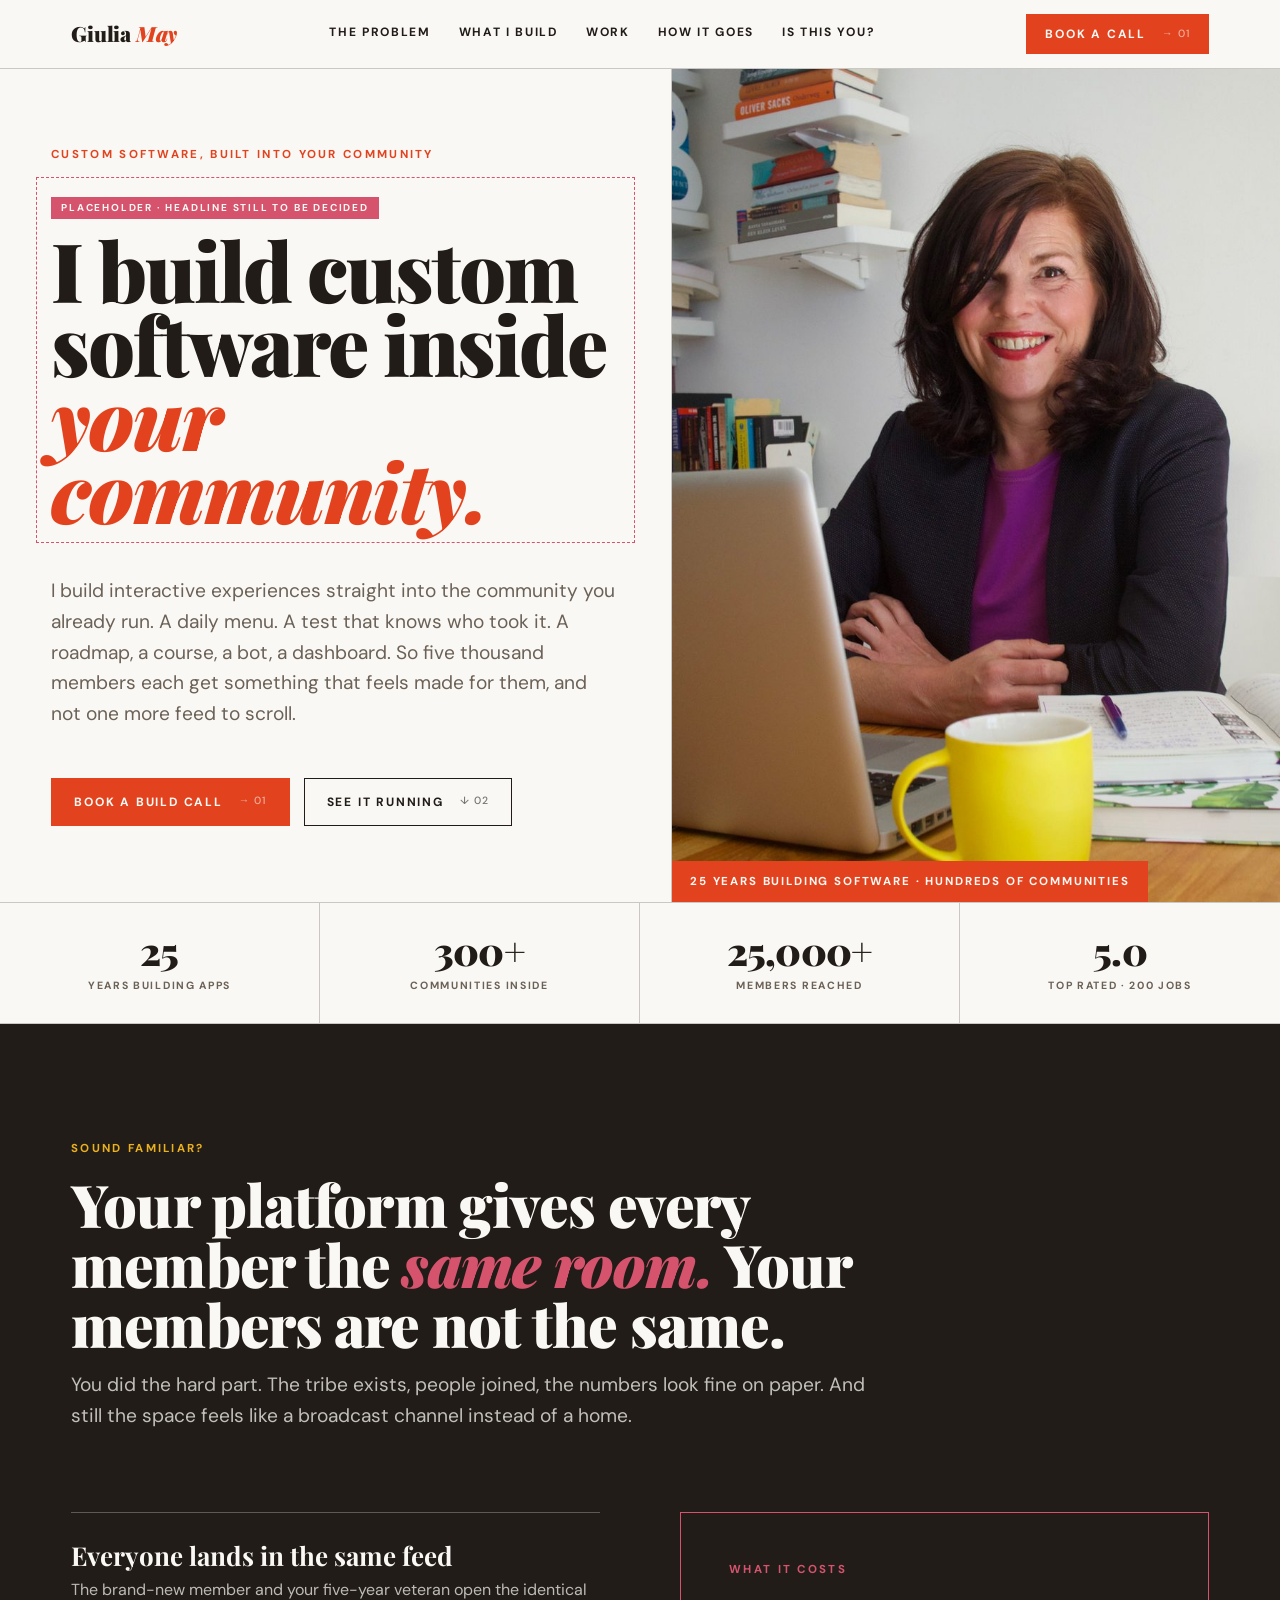
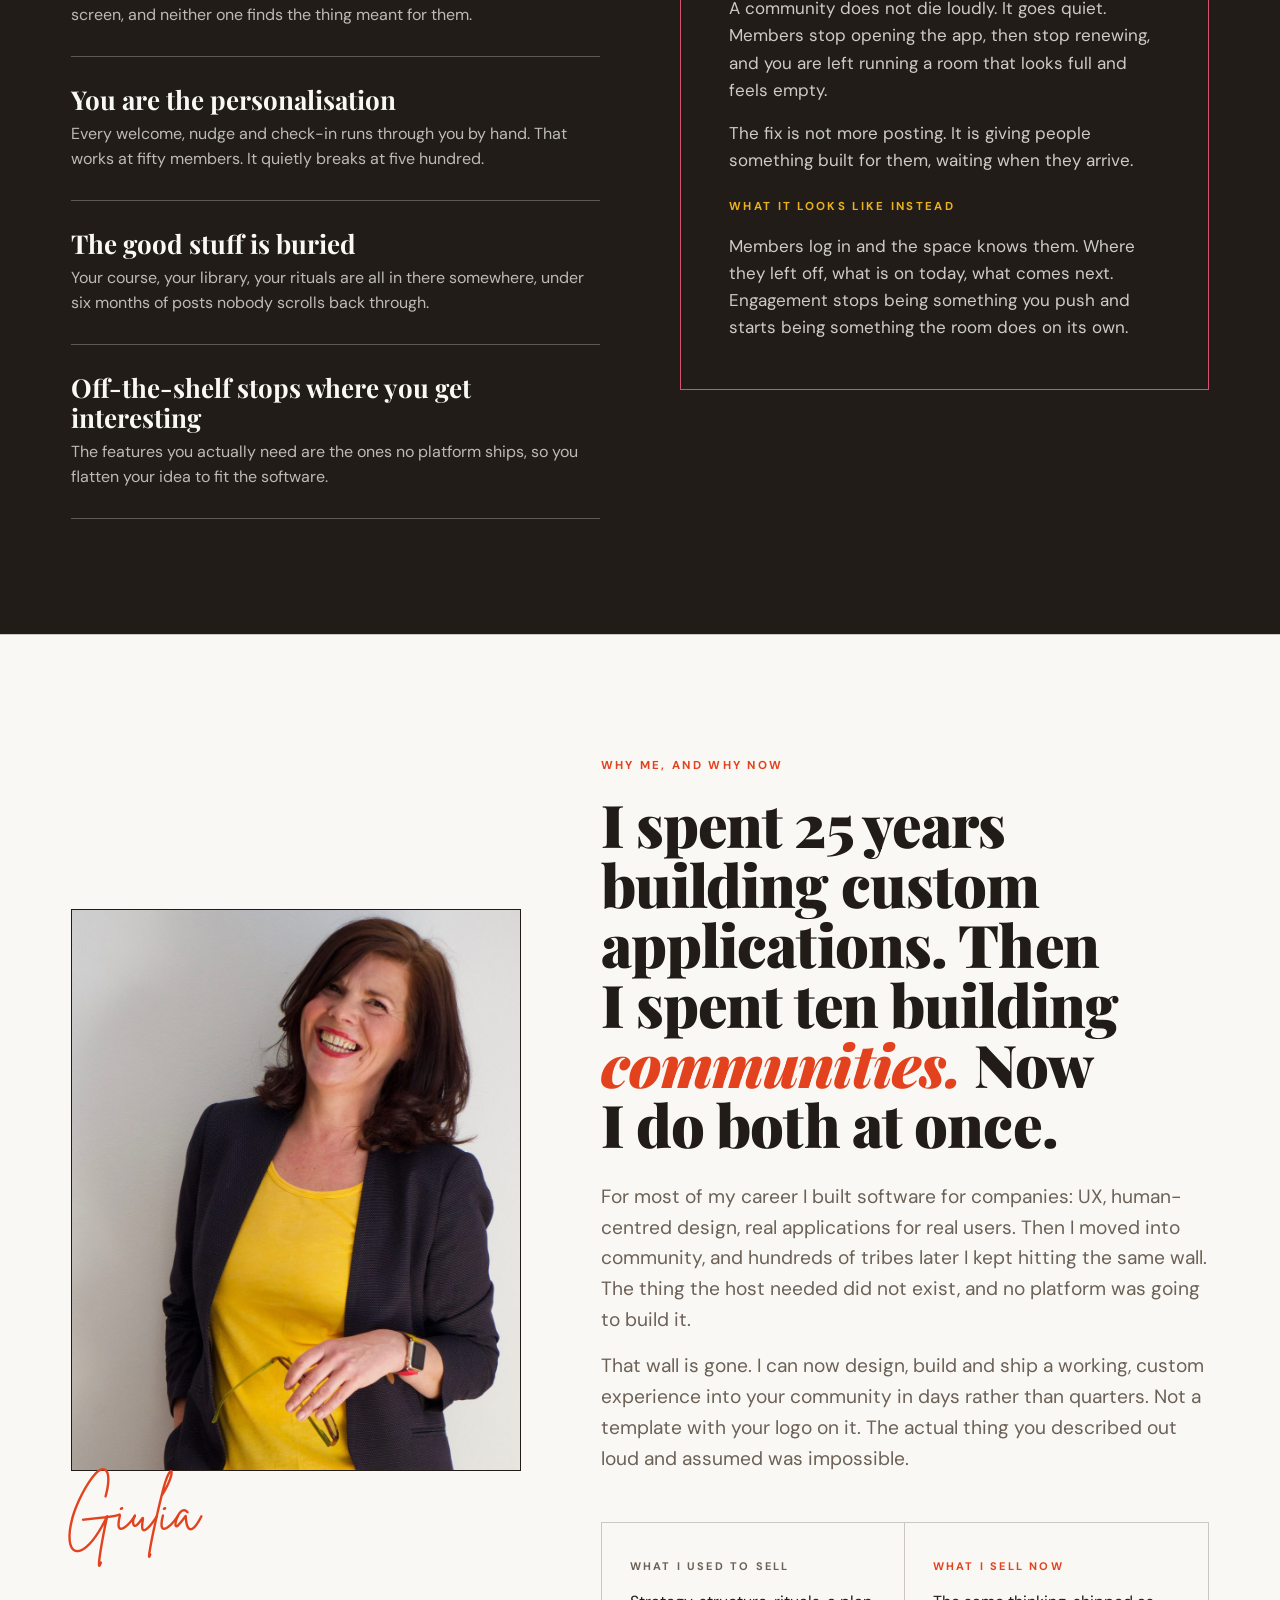
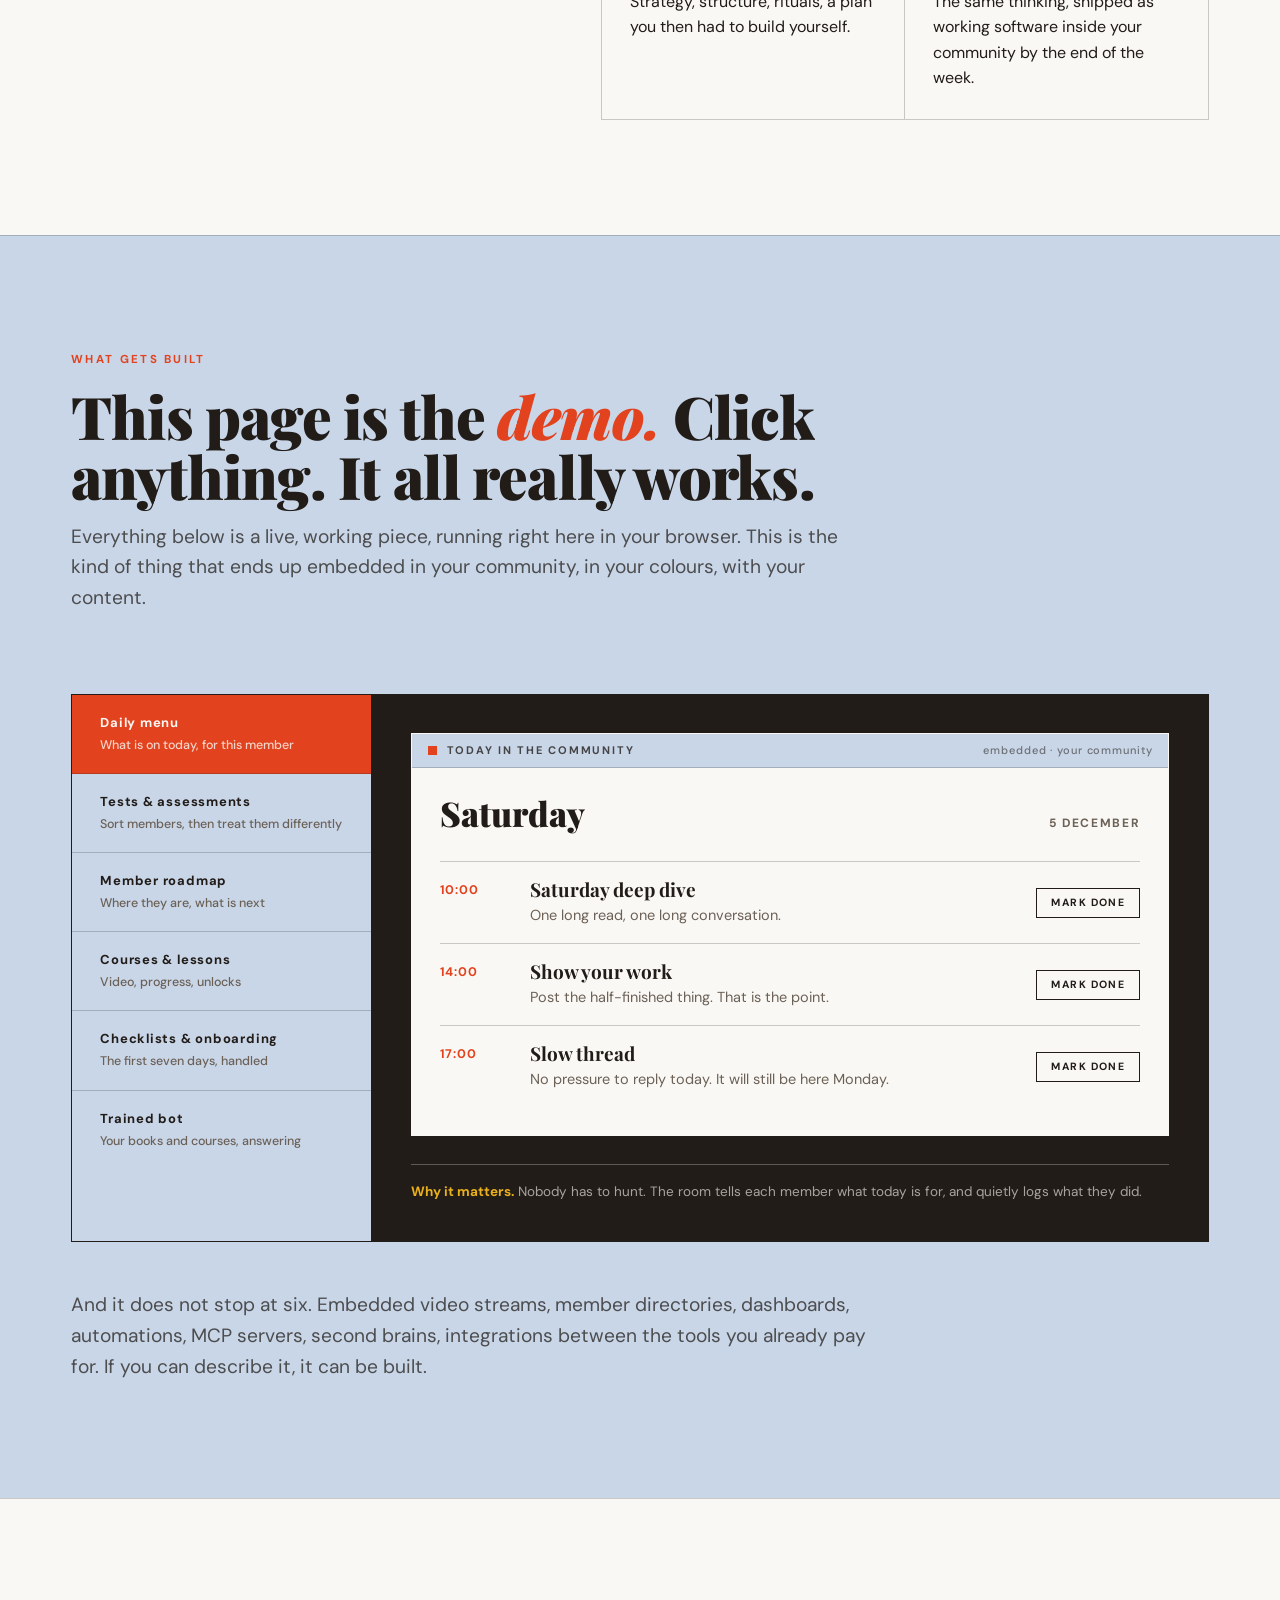
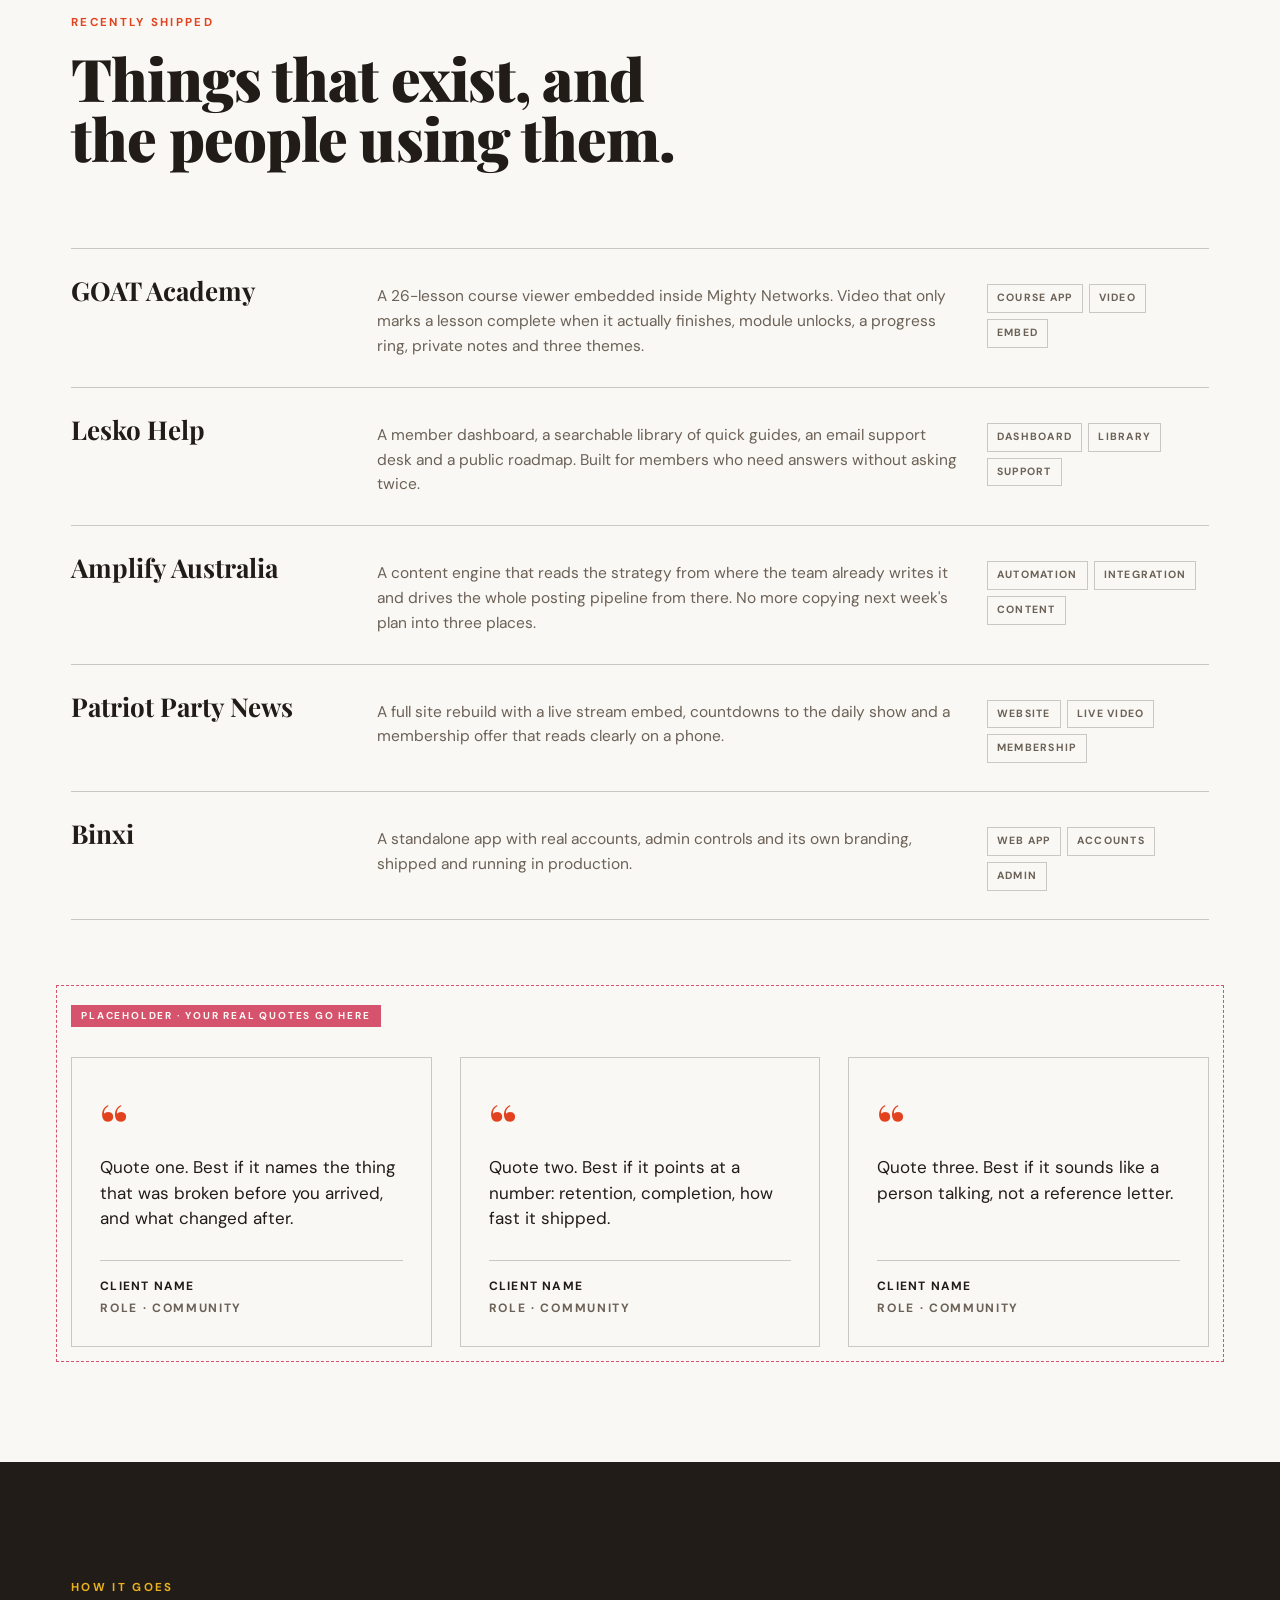
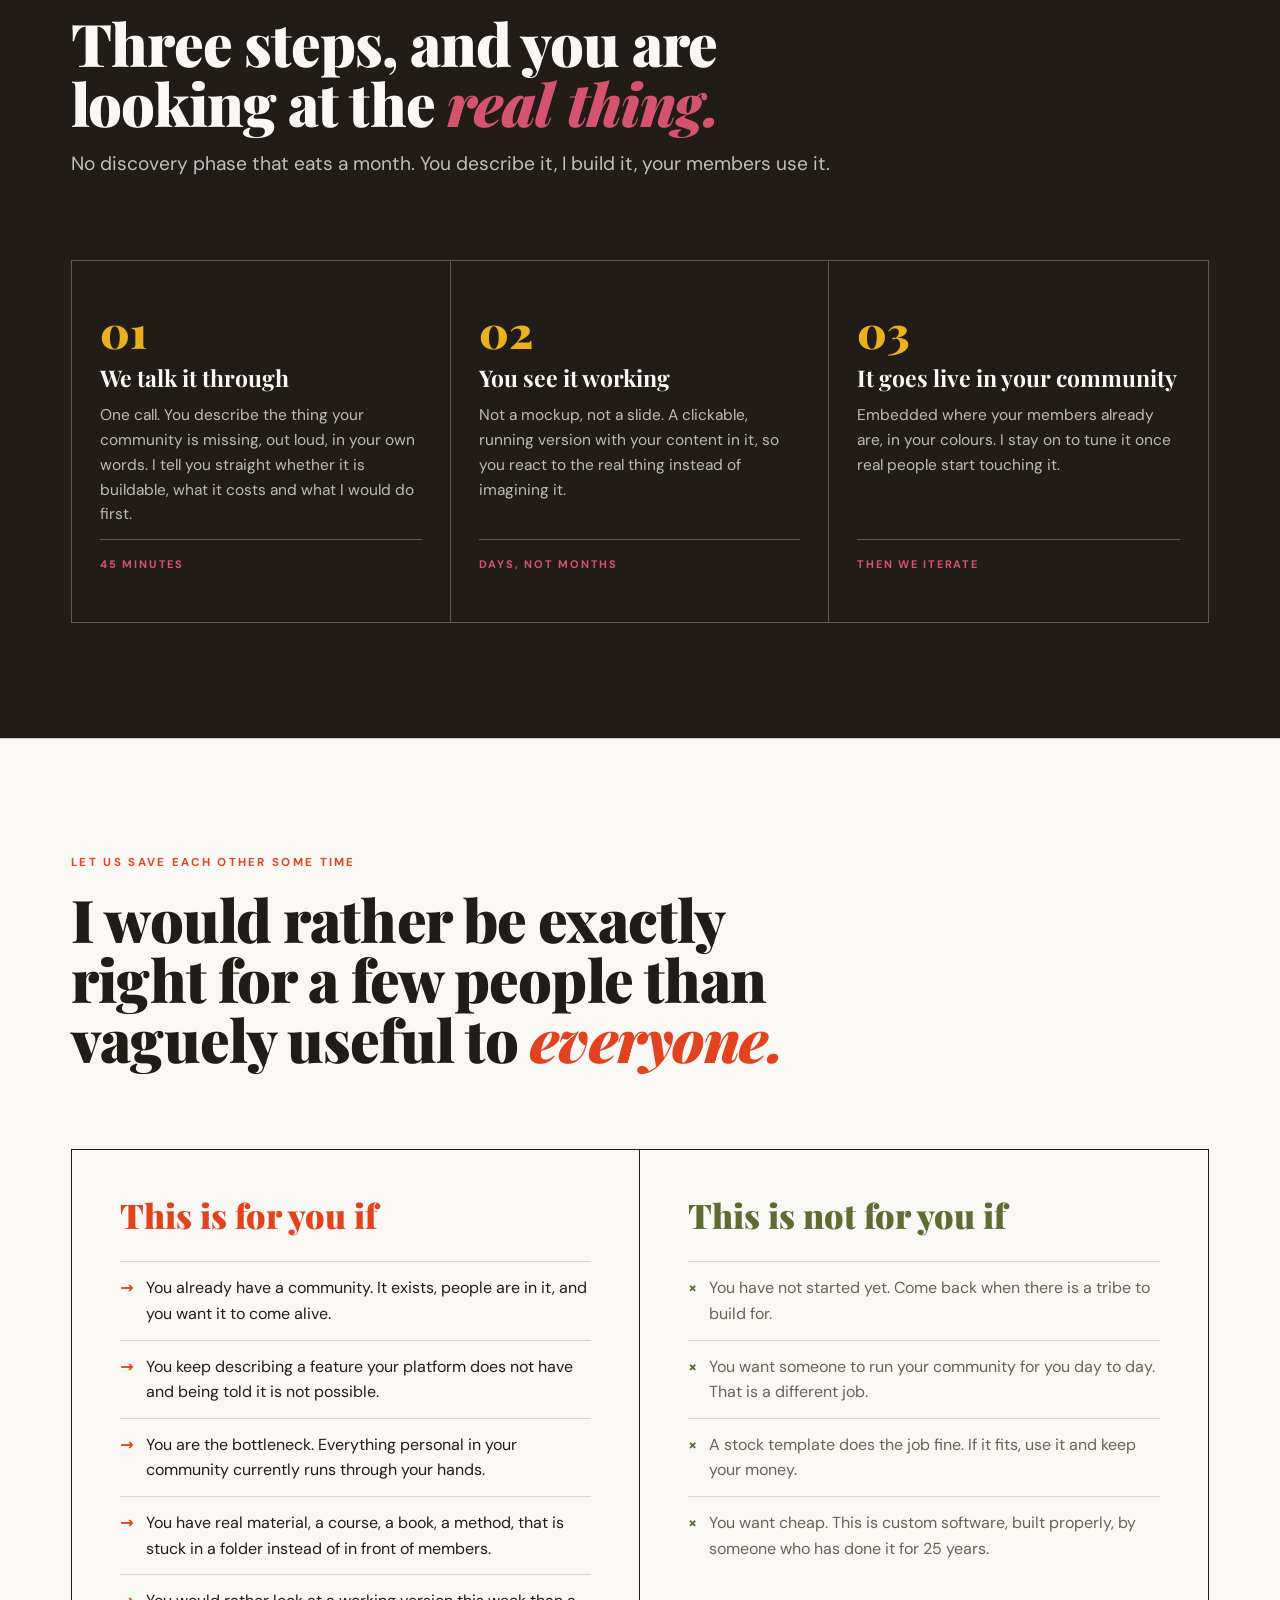
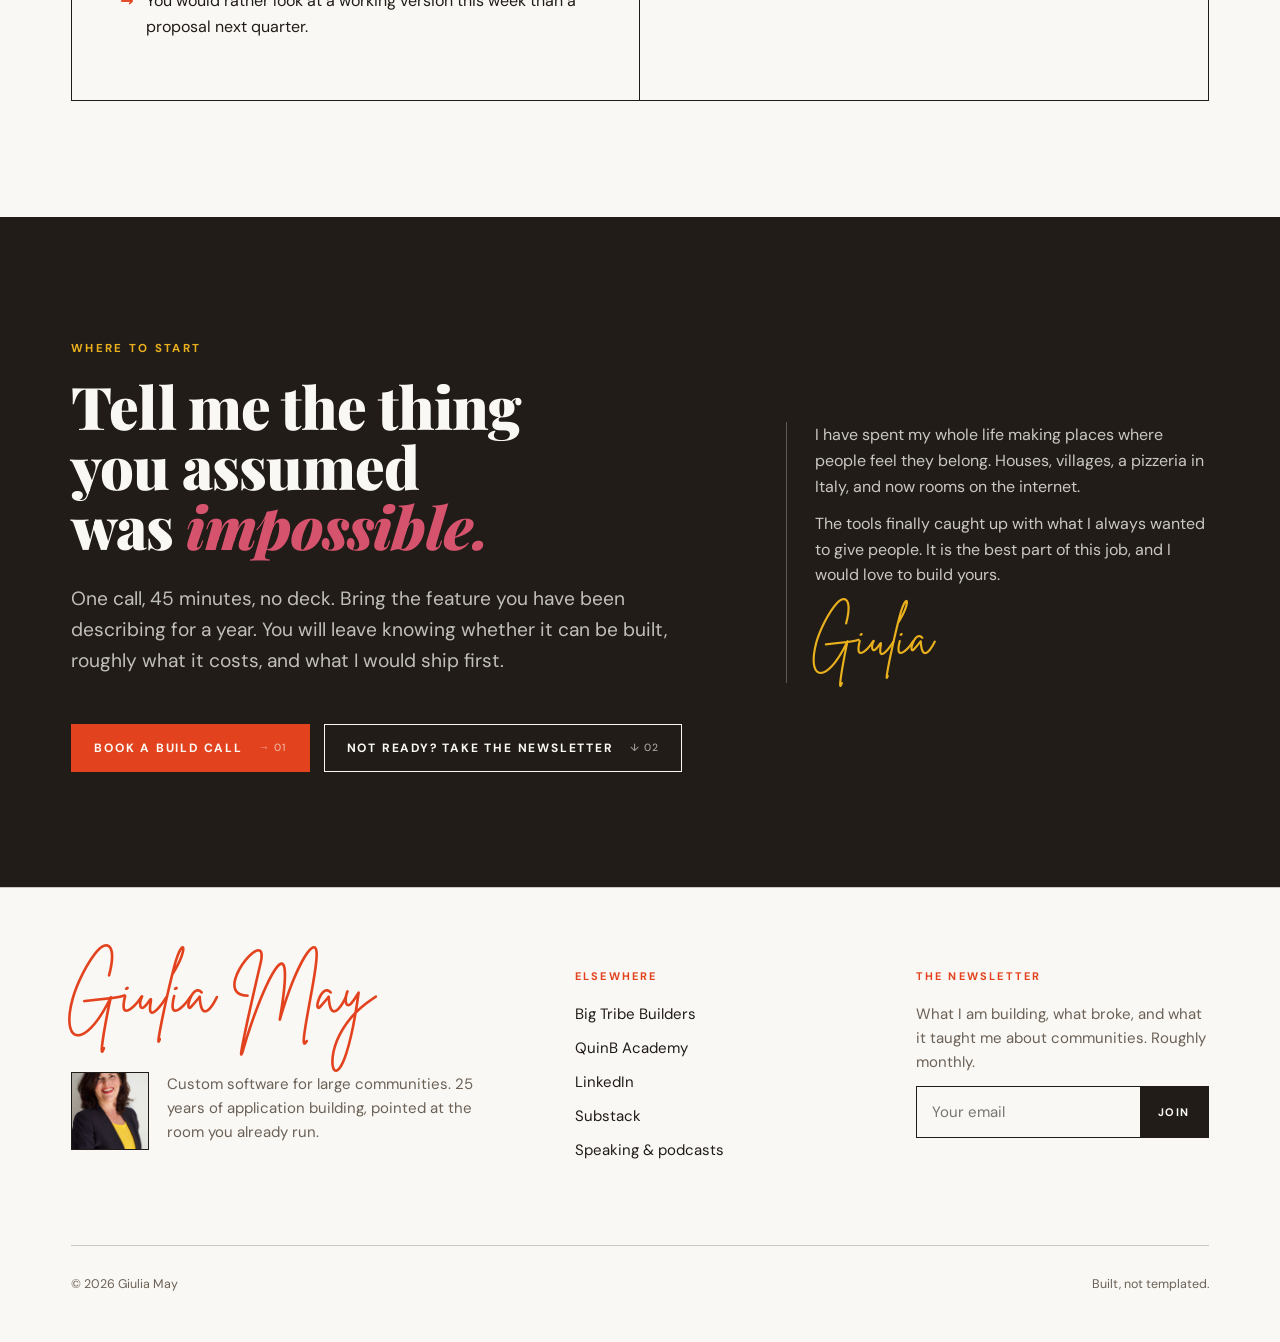
==== giuliamay-site/index.html @ 10e46629 "Add 2026 site rebuild baseline from previous session One-page static site: index.html, self-hosted f" ====
<!DOCTYPE html>
<html lang="en">
<head>
<meta charset="UTF-8">
<meta name="viewport" content="width=device-width,initial-scale=1">
<title>Giulia May — Custom software for large communities</title>
<meta name="description" content="Giulia May builds custom, interactive software straight into large online communities: daily menus, tests, roadmaps, courses, bots and dashboards.">
<meta name="theme-color" content="#FAF8F4">
<link rel="icon" href="favicon.svg" type="image/svg+xml">
<meta property="og:type" content="website">
<meta property="og:title" content="Giulia May — Custom software for large communities">
<meta property="og:description" content="Giulia May builds custom, interactive software straight into large online communities: daily menus, tests, roadmaps, courses, bots and dashboards.">
<meta property="og:image" content="assets/img/photo19.jpg">
<meta name="twitter:card" content="summary_large_image">
<link rel="preload" as="font" type="font/woff2" href="assets/fonts/playfairdisplay-normal-900.woff2" crossorigin>
<link rel="preload" as="font" type="font/woff2" href="assets/fonts/dmsans-normal-400.woff2" crossorigin>
<link rel="stylesheet" href="assets/css/site.css">
</head>
<body>
<nav class="nav">
  <div class="in">
    <a class="brand" href="#top">Giulia <em>May</em></a>
    <div class="nav-links">
      <a href="#problem">The problem</a>
      <a href="#build">What I build</a>
      <a href="#work">Work</a>
      <a href="#plan">How it goes</a>
      <a href="#fit">Is this you?</a>
    </div>
    <a class="btn btn-red" href="#close">Book a call <span class="fn">→ 01</span></a>
  </div>
</nav>

<!-- ══ 01 · HERO ══════════════════════════════════════════════════════════ -->
<header class="hero" id="top">
  <div class="hero-l">
    <span class="label">Custom software, built into your community</span>
    <div class="ph" style="margin-block:var(--s3) var(--s4);">
      <span class="ph-tag">Placeholder &middot; headline still to be decided</span>
      <h1><span>I build custom</span><span>software inside</span><em>your community.</em></h1>
    </div>
    <p class="lead">
      I build interactive experiences straight into the community you already run.
      A daily menu. A test that knows who took it. A roadmap, a course, a bot, a dashboard.
      So five thousand members each get something that feels made for them, and not one more feed to scroll.
    </p>
    <div class="hero-cta">
      <a class="btn btn-red" href="#close">Book a build call <span class="fn">→ 01</span></a>
      <a class="btn" href="#build">See it running <span class="fn">↓ 02</span></a>
    </div>
  </div>
  <div class="hero-r">
    <div class="hero-photo">
      <img src="assets/img/photo19.jpg" alt="Giulia May at her laptop, laughing" fetchpriority="high" decoding="async">
      <span class="hero-tag">25 years building software · hundreds of communities</span>
    </div>
  </div>
</header>

<!-- ══ 02 · PROOF ═════════════════════════════════════════════════════════ -->
<section class="proof" aria-label="Track record">
  <div><b>25</b><span>years building apps</span></div>
  <div><b>300+</b><span>communities inside</span></div>
  <div><b>25,000+</b><span>members reached</span></div>
  <div><b>5.0</b><span>top rated · 200 jobs</span></div>
</section>

<!-- ══ 03 · PROBLEM ═══════════════════════════════════════════════════════ -->
<section class="sec sec-ink" id="problem">
  <div class="wrap">
    <div class="sec-head">
      <span class="label">Sound familiar?</span>
      <h2 class="h2">Your platform gives every member the <em>same room.</em> Your members are not the same.</h2>
      <p class="lead">
        You did the hard part. The tribe exists, people joined, the numbers look fine on paper.
        And still the space feels like a broadcast channel instead of a home.
      </p>
    </div>
    <div class="prob-grid">
      <ul class="prob-list">
        <li>
          <h3 class="h3">Everyone lands in the same feed</h3>
          <p>The brand-new member and your five-year veteran open the identical screen, and neither one finds the thing meant for them.</p>
        </li>
        <li>
          <h3 class="h3">You are the personalisation</h3>
          <p>Every welcome, nudge and check-in runs through you by hand. That works at fifty members. It quietly breaks at five hundred.</p>
        </li>
        <li>
          <h3 class="h3">The good stuff is buried</h3>
          <p>Your course, your library, your rituals are all in there somewhere, under six months of posts nobody scrolls back through.</p>
        </li>
        <li>
          <h3 class="h3">Off-the-shelf stops where you get interesting</h3>
          <p>The features you actually need are the ones no platform ships, so you flatten your idea to fit the software.</p>
        </li>
      </ul>
      <div class="stakes">
        <span class="stake-k">What it costs</span>
        <p>
          A community does not die loudly. It goes quiet. Members stop opening the app, then stop renewing,
          and you are left running a room that looks full and feels empty.
        </p>
        <p>
          The fix is not more posting. It is giving people something built for them, waiting when they arrive.
        </p>
        <span class="stake-k" style="color:var(--gold);margin-top:8px;">What it looks like instead</span>
        <p>
          Members log in and the space knows them. Where they left off, what is on today, what comes next.
          Engagement stops being something you push and starts being something the room does on its own.
        </p>
      </div>
    </div>
  </div>
</section>

<!-- ══ 04 · THE TURN / GUIDE ══════════════════════════════════════════════ -->
<section class="sec">
  <div class="wrap">
    <div class="turn">
      <div>
        <div class="turn-photo"><img src="assets/img/photo09.jpg" alt="Giulia May" loading="lazy" decoding="async"></div>
        <div class="sig">Giulia</div>
      </div>
      <div>
        <span class="label">Why me, and why now</span>
        <h2 class="h2" style="margin-top:var(--s2);">I spent 25 years building custom applications. Then I spent ten building <em>communities.</em> Now I do both at once.</h2>
        <p class="lead" style="margin-top:var(--s3);">
          For most of my career I built software for companies: UX, human-centred design, real applications for real users.
          Then I moved into community, and hundreds of tribes later I kept hitting the same wall. The thing the host
          needed did not exist, and no platform was going to build it.
        </p>
        <p class="lead" style="margin-top:var(--s2);">
          That wall is gone. I can now design, build and ship a working, custom experience into your community
          in days rather than quarters. Not a template with your logo on it. The actual thing you described
          out loud and assumed was impossible.
        </p>
        <div class="turn-then-now">
          <div class="tn">
            <span class="tn-k">What I used to sell</span>
            <p>Strategy, structure, rituals, a plan you then had to build yourself.</p>
          </div>
          <div class="tn now">
            <span class="tn-k">What I sell now</span>
            <p>The same thinking, shipped as working software inside your community by the end of the week.</p>
          </div>
        </div>
      </div>
    </div>
  </div>
</section>

<!-- ══ 05 · THE RACK (live demos) ═════════════════════════════════════════ -->
<section class="sec sec-sky" id="build">
  <div class="wrap">
    <div class="sec-head">
      <span class="label">What gets built</span>
      <h2 class="h2">This page is the <em>demo.</em> Click anything. It all really works.</h2>
      <p class="lead">
        Everything below is a live, working piece, running right here in your browser.
        This is the kind of thing that ends up embedded in your community, in your colours, with your content.
      </p>
    </div>

    <div class="rack">
      <div class="rack-index" role="tablist" aria-label="Things I build">
        <button role="tab" aria-selected="true" aria-controls="p-menu" id="t-menu">
          Daily menu<small>What is on today, for this member</small>
        </button>
        <button role="tab" aria-selected="false" aria-controls="p-quiz" id="t-quiz">
          Tests &amp; assessments<small>Sort members, then treat them differently</small>
        </button>
        <button role="tab" aria-selected="false" aria-controls="p-road" id="t-road">
          Member roadmap<small>Where they are, what is next</small>
        </button>
        <button role="tab" aria-selected="false" aria-controls="p-course" id="t-course">
          Courses &amp; lessons<small>Video, progress, unlocks</small>
        </button>
        <button role="tab" aria-selected="false" aria-controls="p-check" id="t-check">
          Checklists &amp; onboarding<small>The first seven days, handled</small>
        </button>
        <button role="tab" aria-selected="false" aria-controls="p-bot" id="t-bot">
          Trained bot<small>Your books and courses, answering</small>
        </button>
      </div>

      <div class="rack-stage">
        <!-- daily menu -->
        <div class="rack-panel" data-open="true" id="p-menu" role="tabpanel" aria-labelledby="t-menu">
          <div class="screen">
            <div class="screen-bar"><span class="dot"></span>Today in the community<span class="host">embedded · your community</span></div>
            <div class="screen-body">
              <div class="menu-head">
                <div class="menu-day pf" id="menuDay">Today</div>
                <div class="menu-date" id="menuDate"></div>
              </div>
              <div id="menuList"></div>
            </div>
          </div>
          <p class="rack-caption"><b>Why it matters.</b> Nobody has to hunt. The room tells each member what today is for, and quietly logs what they did.</p>
        </div>

        <!-- quiz -->
        <div class="rack-panel" id="p-quiz" role="tabpanel" aria-labelledby="t-quiz">
          <div class="screen">
            <div class="screen-bar"><span class="dot"></span>What kind of host are you?<span class="host">3 questions</span></div>
            <div class="screen-body" id="quizBody"></div>
          </div>
          <p class="rack-caption"><b>Why it matters.</b> A test is not a toy. It tags the member, and everything after it, the menu, the emails, the roadmap, changes to match.</p>
        </div>

        <!-- roadmap -->
        <div class="rack-panel" id="p-road" role="tabpanel" aria-labelledby="t-road">
          <div class="screen">
            <div class="screen-bar"><span class="dot"></span>Your roadmap<span class="host">click a stage</span></div>
            <div class="screen-body">
              <div class="road" id="roadList"></div>
              <div class="road-foot">
                <span class="road-pct" id="roadPct">0%</span>
                <span style="font-size:13px;color:var(--muted);" id="roadNext"></span>
                <button class="link-btn" id="roadReset" type="button">Reset</button>
              </div>
            </div>
          </div>
          <p class="rack-caption"><b>Why it matters.</b> Members stay when they can see progress. A roadmap turns a vague membership into a path with a next step on it.</p>
        </div>

        <!-- course -->
        <div class="rack-panel" id="p-course" role="tabpanel" aria-labelledby="t-course">
          <div class="screen">
            <div class="screen-bar"><span class="dot"></span>Module 1 · Building the room<span class="host">4 lessons</span></div>
            <div class="screen-body">
              <div class="les-prog"><b id="lesPct">0%</b><span id="lesCount">0 of 4 complete</span></div>
              <div id="lesList"></div>
            </div>
          </div>
          <p class="rack-caption"><b>Why it matters.</b> Real video, real completion tracking, real unlocks. The course lives inside the community instead of on some other platform members forget to log into.</p>
        </div>

        <!-- checklist -->
        <div class="rack-panel" id="p-check" role="tabpanel" aria-labelledby="t-check">
          <div class="screen">
            <div class="screen-bar"><span class="dot"></span>Your first week<span class="host">tick one</span></div>
            <div class="screen-body">
              <div class="check-bar"><i id="checkFill"></i></div>
              <div id="checkList"></div>
              <div class="check-done" id="checkDone">
                <b>That is the whole onboarding.</b> The member is now further in seven days than most get in three months,
                and you did not send a single manual message.
              </div>
            </div>
          </div>
          <p class="rack-caption"><b>Why it matters.</b> The first seven days decide whether someone stays. This is that week, running itself.</p>
        </div>

        <!-- bot -->
        <div class="rack-panel" id="p-bot" role="tabpanel" aria-labelledby="t-bot">
          <div class="screen">
            <div class="screen-bar"><span class="dot"></span>Ask the community brain<span class="host">trained on your material</span></div>
            <div class="screen-body" style="display:flex;flex-direction:column;">
              <div class="bot-log" id="botLog"></div>
              <div class="bot-chips" id="botChips"></div>
              <form class="bot-form" id="botForm">
                <label for="botInput" style="position:absolute;left:-9999px;">Ask a question</label>
                <input id="botInput" type="text" autocomplete="off" placeholder="Ask it something...">
                <button type="submit">Ask</button>
              </form>
            </div>
          </div>
          <p class="rack-caption"><b>Why it matters.</b> Trained on your books, your courses, your talks. It answers at 2am in your voice, so the same six questions stop landing in your inbox.</p>
        </div>
      </div>
    </div>

    <p class="lead" style="margin-top:var(--s4);">
      And it does not stop at six. Embedded video streams, member directories, dashboards, automations,
      MCP servers, second brains, integrations between the tools you already pay for.
      If you can describe it, it can be built.
    </p>
  </div>
</section>

<!-- ══ 06 · WORK ══════════════════════════════════════════════════════════ -->
<section class="sec" id="work">
  <div class="wrap">
    <div class="sec-head">
      <span class="label">Recently shipped</span>
      <h2 class="h2">Things that exist, and the people using them.</h2>
    </div>
    <div class="work">
      <div class="work-row">
        <h4>GOAT Academy</h4>
        <p>A 26-lesson course viewer embedded inside Mighty Networks. Video that only marks a lesson complete when it actually finishes, module unlocks, a progress ring, private notes and three themes.</p>
        <div class="work-tags"><span>Course app</span><span>Video</span><span>Embed</span></div>
      </div>
      <div class="work-row">
        <h4>Lesko Help</h4>
        <p>A member dashboard, a searchable library of quick guides, an email support desk and a public roadmap. Built for members who need answers without asking twice.</p>
        <div class="work-tags"><span>Dashboard</span><span>Library</span><span>Support</span></div>
      </div>
      <div class="work-row">
        <h4>Amplify Australia</h4>
        <p>A content engine that reads the strategy from where the team already writes it and drives the whole posting pipeline from there. No more copying next week's plan into three places.</p>
        <div class="work-tags"><span>Automation</span><span>Integration</span><span>Content</span></div>
      </div>
      <div class="work-row">
        <h4>Patriot Party News</h4>
        <p>A full site rebuild with a live stream embed, countdowns to the daily show and a membership offer that reads clearly on a phone.</p>
        <div class="work-tags"><span>Website</span><span>Live video</span><span>Membership</span></div>
      </div>
      <div class="work-row">
        <h4>Binxi</h4>
        <p>A standalone app with real accounts, admin controls and its own branding, shipped and running in production.</p>
        <div class="work-tags"><span>Web app</span><span>Accounts</span><span>Admin</span></div>
      </div>
    </div>
    <div class="ph" style="margin-top:var(--s5);">
      <span class="ph-tag">Placeholder &middot; your real quotes go here</span>
      <div class="quotes" style="margin-top:var(--s2);">
        <figure class="quote">
          <span class="mark">&ldquo;</span>
          <blockquote>Quote one. Best if it names the thing that was broken before you arrived, and what changed after.</blockquote>
          <figcaption><b>Client name</b>Role &middot; Community</figcaption>
        </figure>
        <figure class="quote">
          <span class="mark">&ldquo;</span>
          <blockquote>Quote two. Best if it points at a number: retention, completion, how fast it shipped.</blockquote>
          <figcaption><b>Client name</b>Role &middot; Community</figcaption>
        </figure>
        <figure class="quote">
          <span class="mark">&ldquo;</span>
          <blockquote>Quote three. Best if it sounds like a person talking, not a reference letter.</blockquote>
          <figcaption><b>Client name</b>Role &middot; Community</figcaption>
        </figure>
      </div>
    </div>
  </div>
</section>

<!-- ══ 07 · PLAN ══════════════════════════════════════════════════════════ -->
<section class="sec sec-ink" id="plan">
  <div class="wrap">
    <div class="sec-head">
      <span class="label">How it goes</span>
      <h2 class="h2">Three steps, and you are looking at the <em>real thing.</em></h2>
      <p class="lead">No discovery phase that eats a month. You describe it, I build it, your members use it.</p>
    </div>
    <div class="plan">
      <div class="plan-step">
        <span class="plan-n">01</span>
        <h3>We talk it through</h3>
        <p>One call. You describe the thing your community is missing, out loud, in your own words. I tell you straight whether it is buildable, what it costs and what I would do first.</p>
        <span class="when">45 minutes</span>
      </div>
      <div class="plan-step">
        <span class="plan-n">02</span>
        <h3>You see it working</h3>
        <p>Not a mockup, not a slide. A clickable, running version with your content in it, so you react to the real thing instead of imagining it.</p>
        <span class="when">Days, not months</span>
      </div>
      <div class="plan-step">
        <span class="plan-n">03</span>
        <h3>It goes live in your community</h3>
        <p>Embedded where your members already are, in your colours. I stay on to tune it once real people start touching it.</p>
        <span class="when">Then we iterate</span>
      </div>
    </div>
  </div>
</section>

<!-- ══ 08 · FIT ═══════════════════════════════════════════════════════════ -->
<section class="sec" id="fit">
  <div class="wrap">
    <div class="sec-head">
      <span class="label">Let us save each other some time</span>
      <h2 class="h2">I would rather be exactly right for a few people than vaguely useful to <em>everyone.</em></h2>
    </div>
    <div class="fit">
      <div class="fit-col yes">
        <h3>This is for you if</h3>
        <ul>
          <li><b>&rarr;</b> You already have a community. It exists, people are in it, and you want it to come alive.</li>
          <li><b>&rarr;</b> You keep describing a feature your platform does not have and being told it is not possible.</li>
          <li><b>&rarr;</b> You are the bottleneck. Everything personal in your community currently runs through your hands.</li>
          <li><b>&rarr;</b> You have real material, a course, a book, a method, that is stuck in a folder instead of in front of members.</li>
          <li><b>&rarr;</b> You would rather look at a working version this week than a proposal next quarter.</li>
        </ul>
      </div>
      <div class="fit-col no">
        <h3>This is not for you if</h3>
        <ul>
          <li><b>&times;</b> You have not started yet. Come back when there is a tribe to build for.</li>
          <li><b>&times;</b> You want someone to run your community for you day to day. That is a different job.</li>
          <li><b>&times;</b> A stock template does the job fine. If it fits, use it and keep your money.</li>
          <li><b>&times;</b> You want cheap. This is custom software, built properly, by someone who has done it for 25 years.</li>
        </ul>
      </div>
    </div>
  </div>
</section>

<!-- ══ 09 · CLOSE ═════════════════════════════════════════════════════════ -->
<section class="sec sec-ink" id="close">
  <div class="wrap">
    <div class="close-grid">
      <div>
        <span class="label">Where to start</span>
        <h2 class="h2" style="margin-top:var(--s2);">Tell me the thing you assumed was <em>impossible.</em></h2>
        <p class="lead" style="margin-top:var(--s3);">
          One call, 45 minutes, no deck. Bring the feature you have been describing for a year.
          You will leave knowing whether it can be built, roughly what it costs, and what I would ship first.
        </p>
        <div class="close-cta">
          <a class="btn btn-red" href="#">Book a build call <span class="fn">→ 01</span></a>
          <a class="btn btn-paper" href="#news">Not ready? Take the newsletter <span class="fn">↓ 02</span></a>
        </div>
      </div>
      <div class="close-note">
        <p>
          I have spent my whole life making places where people feel they belong. Houses, villages,
          a pizzeria in Italy, and now rooms on the internet.
        </p>
        <p style="margin-top:12px;">
          The tools finally caught up with what I always wanted to give people. It is the best part of this job,
          and I would love to build yours.
        </p>
        <div class="sig">Giulia</div>
      </div>
    </div>
  </div>
</section>

<!-- ══ FOOTER ═════════════════════════════════════════════════════════════ -->
<footer class="foot" id="news">
  <div class="wrap">
    <div class="foot-grid">
      <div>
        <div class="fname">Giulia May</div>
        <div class="foot-bio">
          <span class="pic"><img src="assets/img/photo24.jpg" alt="Giulia May" loading="lazy" decoding="async"></span>
          <p>Custom software for large communities. 25 years of application building, pointed at the room you already run.</p>
        </div>
      </div>
      <div>
        <h4>Elsewhere</h4>
        <div class="foot-links">
          <a href="#">Big Tribe Builders</a>
          <a href="#">QuinB Academy</a>
          <a href="#">LinkedIn</a>
          <a href="#">Substack</a>
          <a href="#">Speaking &amp; podcasts</a>
        </div>
      </div>
      <div>
        <h4>The newsletter</h4>
        <p style="font-size:15px;color:var(--muted);">
          What I am building, what broke, and what it taught me about communities. Roughly monthly.
        </p>
        <form class="news-form" id="newsForm">
          <label for="newsEmail" style="position:absolute;left:-9999px;">Your email</label>
          <input id="newsEmail" type="email" placeholder="Your email" required>
          <button type="submit">Join</button>
        </form>
        <div class="news-msg" id="newsMsg" role="status"></div>
      </div>
    </div>
    <div class="foot-base">
      <span>&copy; 2026 Giulia May</span>
      <span>Built, not templated.</span>
    </div>
  </div>
</footer>
<script src="assets/js/site.js" defer></script>
</body>
</html>
---- giuliamay-site/assets/css/site.css ----
@font-face {
  font-family: 'DM Sans';
  font-style: italic;
  font-weight: 400;
  font-display: swap;
  src: url('../fonts/dmsans-italic-400.woff2') format('woff2');
}
@font-face {
  font-family: 'DM Sans';
  font-style: normal;
  font-weight: 400;
  font-display: swap;
  src: url('../fonts/dmsans-normal-400.woff2') format('woff2');
}
@font-face {
  font-family: 'DM Sans';
  font-style: normal;
  font-weight: 500;
  font-display: swap;
  src: url('../fonts/dmsans-normal-500.woff2') format('woff2');
}
@font-face {
  font-family: 'DM Sans';
  font-style: normal;
  font-weight: 700;
  font-display: swap;
  src: url('../fonts/dmsans-normal-700.woff2') format('woff2');
}
@font-face {
  font-family: 'Playfair Display';
  font-style: italic;
  font-weight: 400;
  font-display: swap;
  src: url('../fonts/playfairdisplay-italic-400.woff2') format('woff2');
}
@font-face {
  font-family: 'Playfair Display';
  font-style: italic;
  font-weight: 900;
  font-display: swap;
  src: url('../fonts/playfairdisplay-italic-900.woff2') format('woff2');
}
@font-face {
  font-family: 'Playfair Display';
  font-style: normal;
  font-weight: 400;
  font-display: swap;
  src: url('../fonts/playfairdisplay-normal-400.woff2') format('woff2');
}
@font-face {
  font-family: 'Playfair Display';
  font-style: normal;
  font-weight: 700;
  font-display: swap;
  src: url('../fonts/playfairdisplay-normal-700.woff2') format('woff2');
}
@font-face {
  font-family: 'Playfair Display';
  font-style: normal;
  font-weight: 900;
  font-display: swap;
  src: url('../fonts/playfairdisplay-normal-900.woff2') format('woff2');
}
@font-face{font-family:"BrittanySignature";src:url('../fonts/brittanysignature.woff2') format('woff2'),url('../fonts/brittanysignature.woff') format('woff');font-display:swap;}

/* ── tokens ─────────────────────────────────────────────────────────────── */
:root{
  --paper:#FAF8F4;      /* base ground, ~45% of the page */
  --ink:#211C18;        /* warm near-black */
  --red:#E2431E;        /* lead accent + primary action */
  --sky:#C9D6E8;        /* secondary ground */
  --rose:#D6536D;       /* lead accent partner */
  --olive:#5E6B33;      /* supporting */
  --gold:#EBB11D;       /* supporting, small */
  --muted:#6B6157;      /* ink desaturated, for secondary prose */
  --hair:rgba(33,28,24,.22);
  --hair-lt:rgba(250,248,244,.28);
  --pad:clamp(20px,4vw,64px);
  --s1:8px; --s2:16px; --s3:28px; --s4:48px; --s5:80px; --s6:120px;
}
*{margin:0;padding:0;box-sizing:border-box;}
html{scroll-behavior:smooth;}
body{
  background:var(--paper);
  color:var(--ink);
  font-family:'DM Sans',system-ui,sans-serif;
  font-size:17px;
  line-height:1.6;
  -webkit-font-smoothing:antialiased;
}
img{display:block;max-width:100%;}
::selection{background:var(--red);color:var(--paper);}
:focus-visible{outline:2.5px solid var(--red);outline-offset:3px;}
@media (prefers-reduced-motion:reduce){
  *,*::before,*::after{animation-duration:.001ms!important;animation-iteration-count:1!important;transition-duration:.001ms!important;}
  html{scroll-behavior:auto;}
}

/* ── shared type ────────────────────────────────────────────────────────── */
.wrap{max-width:1240px;margin:0 auto;padding-inline:var(--pad);}
.pf{font-family:'Playfair Display',Georgia,serif;}
.label{
  font-size:11.5px;font-weight:700;letter-spacing:.2em;text-transform:uppercase;
  color:var(--red);
}
.h2{
  font-family:'Playfair Display',Georgia,serif;font-weight:900;
  font-size:clamp(32px,4.6vw,60px);line-height:1.02;letter-spacing:-.015em;
  text-wrap:balance;
}
.h2 em{font-style:italic;color:var(--red);}
.h3{
  font-family:'Playfair Display',Georgia,serif;font-weight:700;
  font-size:clamp(20px,2.2vw,26px);line-height:1.15;
}
.lead{font-size:clamp(17px,1.5vw,20px);color:var(--muted);max-width:62ch;}
.script{font-family:'BrittanySignature',cursive;}

/* ── buttons: square, fine ink border, uppercase label + arrow-number ───── */
.btn{
  display:inline-flex;align-items:center;gap:16px;
  border:1.5px solid var(--ink);background:transparent;color:var(--ink);
  padding:17px 22px;text-decoration:none;cursor:pointer;
  font:700 12px/1 'DM Sans',sans-serif;letter-spacing:.15em;text-transform:uppercase;
  transition:background .16s ease,color .16s ease;
}
.btn .fn{font-size:10.5px;font-weight:500;letter-spacing:.1em;opacity:.6;}
.btn:hover{background:var(--ink);color:var(--paper);}
.btn-red{background:var(--red);border-color:var(--red);color:var(--paper);}
.btn-red:hover{background:var(--ink);border-color:var(--ink);color:var(--paper);}
.btn-paper{border-color:var(--paper);color:var(--paper);}
.btn-paper:hover{background:var(--paper);color:var(--ink);}

/* ── placeholder markers ────────────────────────────────────────────────────
   Anything still undecided is wrapped in .ph so it can never be mistaken for
   a final choice. To ship: delete the .ph class and the .ph-tag element.     */
.ph{position:relative;outline:1.5px dashed var(--rose);outline-offset:14px;}
.ph-tag{
  display:inline-block;background:var(--rose);color:var(--paper);
  font:700 10px/1 'DM Sans',sans-serif;letter-spacing:.18em;text-transform:uppercase;
  padding:6px 10px;margin-bottom:14px;
}

/* ── section rhythm ─────────────────────────────────────────────────────── */
.sec{padding-block:clamp(64px,9vw,var(--s6));border-top:1.5px solid var(--hair);}
.sec-ink{background:var(--ink);color:var(--paper);border-top-color:var(--ink);}
.sec-ink .label{color:var(--gold);}
.sec-ink .lead{color:rgba(250,248,244,.74);}
.sec-ink .h2 em{color:var(--rose);}
.sec-sky{background:var(--sky);border-top-color:var(--hair);}
.sec-sky .label{color:var(--red);}
.sec-sky .lead{color:rgba(33,28,24,.74);}
.sec-head{display:flex;flex-direction:column;gap:var(--s2);max-width:70ch;}

/* ── nav ────────────────────────────────────────────────────────────────── */
.nav{
  position:sticky;top:0;z-index:60;background:var(--paper);
  border-bottom:1.5px solid var(--hair);
}
.nav .in{
  max-width:1240px;margin:0 auto;padding:14px var(--pad);
  display:flex;align-items:center;justify-content:space-between;gap:var(--s3);
}
.brand{
  font-family:'Playfair Display',serif;font-weight:900;font-size:21px;
  letter-spacing:-.01em;text-decoration:none;color:var(--ink);white-space:nowrap;
}
.brand em{font-style:italic;color:var(--red);}
.nav-links{display:flex;gap:var(--s3);}
.nav-links a{
  text-decoration:none;color:var(--ink);
  font-size:12px;font-weight:700;letter-spacing:.14em;text-transform:uppercase;
  padding-bottom:2px;border-bottom:1.5px solid transparent;
}
.nav-links a:hover{border-bottom-color:var(--red);color:var(--red);}
.nav .btn{padding:13px 18px;}
@media(max-width:980px){.nav-links{display:none;}}

/* ── 01 hero ────────────────────────────────────────────────────────────── */
.hero{display:grid;grid-template-columns:1.05fr .95fr;border-bottom:1.5px solid var(--hair);}
.hero-l{padding:clamp(44px,6vw,92px) var(--pad) clamp(44px,6vw,80px);
        display:flex;flex-direction:column;justify-content:center;
        border-right:1.5px solid var(--hair);}
.hero h1{
  font-family:'Playfair Display',serif;font-weight:900;
  font-size:clamp(44px,6.4vw,88px);line-height:.9;letter-spacing:-.025em;
}
.hero h1 span{display:block;}
.hero h1 em{display:block;font-style:italic;color:var(--red);}
.hero .lead{margin-bottom:var(--s4);}
.hero-cta{display:flex;gap:14px;flex-wrap:wrap;}
.hero-r{position:relative;display:flex;flex-direction:column;}
.hero-photo{position:relative;flex:1;min-height:clamp(300px,42vw,470px);overflow:hidden;background:var(--sky);}
.hero-photo img{width:100%;height:100%;object-fit:cover;object-position:center 30%;}
.hero-tag{
  position:absolute;left:0;bottom:0;background:var(--red);color:var(--paper);
  font:700 11.5px/1.5 'DM Sans',sans-serif;letter-spacing:.16em;text-transform:uppercase;
  padding:12px 18px;
}
@media(max-width:980px){
  .hero{grid-template-columns:1fr;}
  .hero-l{border-right:0;border-bottom:1.5px solid var(--hair);}
}

/* ── 02 proof strip ─────────────────────────────────────────────────────── */
.proof{display:grid;grid-template-columns:repeat(4,1fr);border-bottom:1.5px solid var(--hair);}
.proof div{padding:var(--s3) var(--s2);text-align:center;border-right:1.5px solid var(--hair);}
.proof div:last-child{border-right:0;}
.proof b{
  display:block;font-family:'Playfair Display',serif;font-weight:900;
  font-size:clamp(26px,3vw,40px);line-height:1;letter-spacing:-.02em;
  font-variant-numeric:tabular-nums;
}
.proof span{
  display:block;margin-top:var(--s1);color:var(--muted);
  font-size:10.5px;font-weight:700;letter-spacing:.16em;text-transform:uppercase;
}
@media(max-width:760px){
  .proof{grid-template-columns:1fr 1fr;}
  .proof div:nth-child(2){border-right:0;}
  .proof div:nth-child(-n+2){border-bottom:1.5px solid var(--hair);}
}

/* ── 03 problem ─────────────────────────────────────────────────────────── */
.prob-grid{display:grid;grid-template-columns:1fr 1fr;gap:var(--s5);margin-top:var(--s5);align-items:start;}
.prob-list{border-top:1.5px solid var(--hair-lt);}
.prob-list li{list-style:none;padding-block:var(--s3);border-bottom:1.5px solid var(--hair-lt);}
.prob-list p{color:rgba(250,248,244,.72);margin-top:6px;font-size:16px;}
.stakes{
  border:1.5px solid var(--rose);padding:var(--s4);
  display:flex;flex-direction:column;gap:var(--s2);
}
.stakes .stake-k{font-size:11.5px;font-weight:700;letter-spacing:.2em;text-transform:uppercase;color:var(--rose);}
.stakes p{color:rgba(250,248,244,.8);}
@media(max-width:900px){.prob-grid{grid-template-columns:1fr;gap:var(--s4);}}

/* ── 04 the turn ────────────────────────────────────────────────────────── */
.turn{display:grid;grid-template-columns:.85fr 1.15fr;gap:var(--s5);align-items:center;}
.turn-photo{border:1.5px solid var(--ink);aspect-ratio:4/5;overflow:hidden;background:var(--sky);}
.turn-photo img{width:100%;height:100%;object-fit:cover;object-position:center 20%;}
/* Brittany Signature has deep descenders: give every script line its own
   breathing room so nothing collides with the text underneath it. */
.turn .sig{font-family:'BrittanySignature',cursive;font-size:clamp(38px,4vw,52px);color:var(--red);line-height:1.45;margin-top:var(--s2);}
.turn-then-now{display:grid;grid-template-columns:1fr 1fr;gap:0;margin-top:var(--s4);border:1.5px solid var(--hair);}
.tn{padding:var(--s3);}
.tn:first-child{border-right:1.5px solid var(--hair);}
.tn .tn-k{font-size:11px;font-weight:700;letter-spacing:.2em;text-transform:uppercase;color:var(--muted);}
.tn p{margin-top:10px;font-size:16px;}
.tn.now .tn-k{color:var(--red);}
@media(max-width:900px){
  .turn{grid-template-columns:1fr;gap:var(--s4);}
  .turn-photo{aspect-ratio:3/2;}
  .turn-then-now{grid-template-columns:1fr;}
  .tn:first-child{border-right:0;border-bottom:1.5px solid var(--hair);}
}

/* ── 05 the rack: live demos ────────────────────────────────────────────── */
.rack{display:grid;grid-template-columns:300px 1fr;border:1.5px solid var(--ink);margin-top:var(--s5);}
.rack-index{border-right:1.5px solid var(--ink);display:flex;flex-direction:column;}
.rack-index button{
  all:unset;box-sizing:border-box;cursor:pointer;display:block;width:100%;
  padding:20px var(--s3);border-bottom:1.5px solid var(--hair);
  font:700 13px/1.3 'DM Sans',sans-serif;letter-spacing:.06em;color:var(--ink);
  transition:background .15s ease,color .15s ease;
}
.rack-index button small{
  display:block;margin-top:5px;font-weight:500;font-size:12.5px;letter-spacing:0;
  color:var(--muted);text-transform:none;
}
.rack-index button:last-child{border-bottom:0;}
.rack-index button:hover{background:rgba(226,67,30,.07);}
.rack-index button[aria-selected="true"]{background:var(--red);color:var(--paper);}
.rack-index button[aria-selected="true"] small{color:rgba(250,248,244,.8);}
.rack-stage{background:var(--ink);padding:clamp(20px,3vw,40px);display:flex;flex-direction:column;min-height:520px;}
.rack-panel{display:none;flex:1;flex-direction:column;}
.rack-panel[data-open="true"]{display:flex;}
.rack-caption{
  margin-top:var(--s3);padding-top:var(--s2);border-top:1.5px solid var(--hair-lt);
  color:rgba(250,248,244,.62);font-size:13.5px;
}
.rack-caption b{color:var(--gold);font-weight:700;}
@media(max-width:900px){
  .rack{grid-template-columns:1fr;}
  .rack-index{flex-direction:row;overflow-x:auto;border-right:0;border-bottom:1.5px solid var(--ink);}
  .rack-index button{border-bottom:0;border-right:1.5px solid var(--hair);white-space:nowrap;min-width:190px;}
  .rack-index button small{display:none;}
}

/* the "screen" every demo lives in */
.screen{
  background:var(--paper);color:var(--ink);border:1.5px solid var(--paper);
  flex:1;display:flex;flex-direction:column;overflow:hidden;
}
.screen-bar{
  display:flex;align-items:center;gap:10px;padding:11px 16px;
  border-bottom:1.5px solid var(--hair);background:var(--sky);
  font:700 11px/1 'DM Sans',sans-serif;letter-spacing:.16em;text-transform:uppercase;
  color:rgba(33,28,24,.78);
}
.screen-bar .dot{width:9px;height:9px;background:var(--red);}
.screen-bar .host{margin-left:auto;font-weight:500;letter-spacing:.08em;opacity:.7;text-transform:none;}
.screen-body{padding:clamp(18px,2.4vw,28px);flex:1;overflow-y:auto;}

/* demo: daily menu */
.menu-head{display:flex;align-items:baseline;justify-content:space-between;gap:var(--s2);flex-wrap:wrap;margin-bottom:var(--s3);}
.menu-day{font-family:'Playfair Display',serif;font-weight:900;font-size:clamp(24px,3vw,34px);line-height:1;}
.menu-date{font-size:12px;font-weight:700;letter-spacing:.14em;text-transform:uppercase;color:var(--muted);}
.menu-item{display:flex;gap:16px;align-items:flex-start;padding:16px 0;border-top:1.5px solid var(--hair);}
.menu-time{
  flex:0 0 74px;font-size:12.5px;font-weight:700;letter-spacing:.06em;color:var(--red);
  font-variant-numeric:tabular-nums;padding-top:2px;
}
.menu-item h4{font-family:'Playfair Display',serif;font-weight:700;font-size:19px;line-height:1.2;}
.menu-item p{font-size:14.5px;color:var(--muted);margin-top:3px;}
.menu-go{
  all:unset;cursor:pointer;margin-left:auto;flex:0 0 auto;align-self:center;
  border:1.5px solid var(--ink);padding:9px 14px;
  font:700 10.5px/1 'DM Sans',sans-serif;letter-spacing:.14em;text-transform:uppercase;
  transition:background .15s,color .15s;
}
.menu-go:hover{background:var(--ink);color:var(--paper);}
.menu-go[data-done="true"]{background:var(--olive);border-color:var(--olive);color:var(--paper);}
@media(max-width:620px){
  /* stack the row: time, then the item, then the button. Side by side the
     button squeezes the copy into a two-word column. */
  .menu-item{flex-wrap:wrap;gap:10px;}
  .menu-time{flex:0 0 100%;padding-top:0;}
  .menu-item > span:not(.menu-time){flex:0 0 100%;}
  .menu-go{margin-left:0;align-self:flex-start;}
}

/* demo: quiz */
.quiz-q{font-family:'Playfair Display',serif;font-weight:700;font-size:clamp(20px,2.4vw,27px);line-height:1.18;margin-bottom:var(--s3);}
.quiz-opts{display:flex;flex-direction:column;gap:10px;}
.quiz-opt{
  all:unset;box-sizing:border-box;cursor:pointer;display:block;width:100%;
  border:1.5px solid var(--hair);padding:15px 18px;font-size:15.5px;
  transition:border-color .15s,background .15s;
}
.quiz-opt:hover{border-color:var(--ink);background:rgba(33,28,24,.04);}
.quiz-prog{display:flex;gap:6px;margin-bottom:var(--s3);}
.quiz-prog i{flex:1;height:4px;background:var(--hair);}
.quiz-prog i[data-on="true"]{background:var(--red);}
.quiz-result{text-align:left;}
.quiz-result .badge{
  display:inline-block;background:var(--gold);color:var(--ink);padding:7px 14px;
  font:700 11px/1 'DM Sans',sans-serif;letter-spacing:.16em;text-transform:uppercase;margin-bottom:var(--s2);
}
.quiz-result h4{font-family:'Playfair Display',serif;font-weight:900;font-size:clamp(24px,3vw,34px);line-height:1.05;}
.quiz-result p{margin-top:12px;color:var(--muted);font-size:15.5px;}
.link-btn{
  all:unset;cursor:pointer;margin-top:var(--s3);display:inline-block;
  font:700 11.5px/1 'DM Sans',sans-serif;letter-spacing:.16em;text-transform:uppercase;
  color:var(--red);border-bottom:1.5px solid var(--red);padding-bottom:3px;
}

/* demo: roadmap */
.road{display:flex;flex-direction:column;}
.road-stage{display:flex;gap:18px;align-items:flex-start;padding-bottom:22px;position:relative;}
.road-rail{
  flex:0 0 14px;width:14px;height:14px;background:var(--paper);
  border:1.5px solid var(--ink);margin-top:5px;position:relative;z-index:2;
}
.road-stage:not(:last-child) .road-rail::after{
  content:"";position:absolute;left:50%;top:100%;width:1.5px;height:calc(100% + 22px);
  background:var(--hair);transform:translateX(-50%);z-index:1;
}
.road-stage[data-done="true"] .road-rail{background:var(--olive);border-color:var(--olive);}
.road-stage[data-current="true"] .road-rail{background:var(--red);border-color:var(--red);}
.road-stage h4{font-family:'Playfair Display',serif;font-weight:700;font-size:18px;line-height:1.2;}
.road-stage p{font-size:14.5px;color:var(--muted);margin-top:3px;}
.road-stage[data-current="true"] h4{color:var(--red);}
.road-foot{display:flex;align-items:center;gap:var(--s2);border-top:1.5px solid var(--hair);padding-top:var(--s2);flex-wrap:wrap;}
.road-pct{font-family:'Playfair Display',serif;font-weight:900;font-size:26px;font-variant-numeric:tabular-nums;}

/* demo: checklist */
.check-bar{height:8px;background:var(--hair);margin-bottom:var(--s3);}
.check-bar i{display:block;height:100%;background:var(--red);width:0;transition:width .25s ease;}
.check-row{display:flex;align-items:center;gap:14px;padding:13px 0;border-top:1.5px solid var(--hair);cursor:pointer;}
.check-box{flex:0 0 20px;width:20px;height:20px;border:1.5px solid var(--ink);display:grid;place-items:center;font-size:13px;color:transparent;}
.check-row[data-on="true"] .check-box{background:var(--olive);border-color:var(--olive);color:var(--paper);}
.check-row[data-on="true"] .check-label{color:var(--muted);text-decoration:line-through;}
.check-label{font-size:15.5px;}
.check-done{margin-top:var(--s3);padding:16px 18px;background:var(--sky);font-size:15px;display:none;}
.check-done[data-show="true"]{display:block;}

/* demo: bot */
.bot-log{flex:1;display:flex;flex-direction:column;gap:12px;margin-bottom:var(--s2);min-height:230px;}
.bubble{max-width:78%;padding:13px 16px;font-size:15px;line-height:1.5;}
.bubble.them{background:var(--sky);align-self:flex-start;}
.bubble.you{background:var(--ink);color:var(--paper);align-self:flex-end;}
.bot-chips{display:flex;gap:8px;flex-wrap:wrap;margin-bottom:var(--s2);}
.chip{
  all:unset;cursor:pointer;border:1.5px solid var(--hair);padding:9px 13px;font-size:13px;
  transition:border-color .15s,background .15s;
}
.chip:hover{border-color:var(--red);color:var(--red);}
.bot-form{display:flex;border:1.5px solid var(--ink);}
.bot-form input{
  flex:1;border:0;padding:14px 16px;font:inherit;font-size:15px;background:transparent;color:var(--ink);
}
.bot-form input:focus{outline:none;}
.bot-form button{
  all:unset;cursor:pointer;padding:0 20px;background:var(--red);color:var(--paper);
  font:700 12px/1 'DM Sans',sans-serif;letter-spacing:.14em;text-transform:uppercase;display:grid;place-items:center;
}

/* demo: lessons */
.les-row{display:flex;align-items:center;gap:16px;padding:15px 0;border-top:1.5px solid var(--hair);}
.les-n{
  flex:0 0 34px;height:34px;border:1.5px solid var(--ink);display:grid;place-items:center;
  font:700 13px/1 'DM Sans',sans-serif;font-variant-numeric:tabular-nums;
}
.les-row[data-state="done"] .les-n{background:var(--olive);border-color:var(--olive);color:var(--paper);}
.les-row[data-state="locked"]{opacity:.42;}
.les-row[data-state="locked"] .les-n{border-style:dashed;}
.les-row h4{font-size:16px;font-weight:700;}
.les-row .les-meta{font-size:13px;color:var(--muted);margin-top:2px;}
.les-act{
  all:unset;cursor:pointer;margin-left:auto;border:1.5px solid var(--ink);padding:9px 14px;
  font:700 10.5px/1 'DM Sans',sans-serif;letter-spacing:.14em;text-transform:uppercase;
}
.les-act:hover{background:var(--ink);color:var(--paper);}
.les-row[data-state="locked"] .les-act{display:none;}
.les-prog{display:flex;align-items:baseline;gap:12px;margin-bottom:var(--s3);}
.les-prog b{font-family:'Playfair Display',serif;font-weight:900;font-size:30px;font-variant-numeric:tabular-nums;}
.les-prog span{font-size:12px;font-weight:700;letter-spacing:.14em;text-transform:uppercase;color:var(--muted);}

/* ── 06 work index ──────────────────────────────────────────────────────── */
.work{border-top:1.5px solid var(--hair);margin-top:var(--s5);}
.work-row{
  display:grid;grid-template-columns:minmax(160px,1fr) minmax(0,2.1fr) minmax(140px,.8fr);
  gap:var(--s3);padding-block:var(--s3);border-bottom:1.5px solid var(--hair);align-items:baseline;
}
.work-row h4{font-family:'Playfair Display',serif;font-weight:700;font-size:clamp(20px,2.2vw,26px);line-height:1.1;}
.work-row p{color:var(--muted);font-size:15.5px;}
.work-tags{display:flex;flex-wrap:wrap;gap:6px;}
.work-tags span{
  border:1.5px solid var(--hair);padding:5px 9px;
  font-size:10.5px;font-weight:700;letter-spacing:.12em;text-transform:uppercase;color:var(--muted);
}
@media(max-width:860px){.work-row{grid-template-columns:1fr;gap:10px;}}

/* ── testimonials ───────────────────────────────────────────────────────── */
.quotes{display:grid;grid-template-columns:repeat(3,1fr);gap:var(--s3);margin-top:var(--s5);}
.quote{border:1.5px solid var(--hair);padding:var(--s4) var(--s3) var(--s3);display:flex;flex-direction:column;}
.quote .mark{font-family:'Playfair Display',serif;font-weight:900;font-size:56px;line-height:.6;color:var(--red);}
.quote blockquote{font-size:17px;line-height:1.5;margin-top:var(--s2);flex:1;}
.quote figcaption{
  margin-top:var(--s3);padding-top:var(--s2);border-top:1.5px solid var(--hair);
  font-size:12px;font-weight:700;letter-spacing:.14em;text-transform:uppercase;color:var(--muted);
}
.quote figcaption b{display:block;color:var(--ink);letter-spacing:.1em;margin-bottom:3px;}
@media(max-width:860px){.quotes{grid-template-columns:1fr;}}

/* ── 07 plan ────────────────────────────────────────────────────────────── */
.plan{display:grid;grid-template-columns:repeat(3,1fr);border:1.5px solid var(--hair-lt);margin-top:var(--s5);}
.plan-step{padding:var(--s4) var(--s3);border-right:1.5px solid var(--hair-lt);display:flex;flex-direction:column;gap:12px;}
.plan-step:last-child{border-right:0;}
.plan-n{
  font-family:'Playfair Display',serif;font-weight:900;font-size:44px;line-height:1;
  font-variant-numeric:tabular-nums;color:var(--gold);
}
.plan-step h3{font-family:'Playfair Display',serif;font-weight:700;font-size:23px;line-height:1.15;}
.plan-step p{color:rgba(250,248,244,.72);font-size:15.5px;}
.plan-step .when{
  margin-top:auto;padding-top:var(--s2);border-top:1.5px solid var(--hair-lt);
  font-size:11px;font-weight:700;letter-spacing:.16em;text-transform:uppercase;color:var(--rose);
}
@media(max-width:860px){
  .plan{grid-template-columns:1fr;}
  .plan-step{border-right:0;border-bottom:1.5px solid var(--hair-lt);}
  .plan-step:last-child{border-bottom:0;}
}

/* ── 08 for / not for ───────────────────────────────────────────────────── */
.fit{display:grid;grid-template-columns:1fr 1fr;margin-top:var(--s5);border:1.5px solid var(--ink);}
.fit-col{padding:var(--s4);}
.fit-col:first-child{border-right:1.5px solid var(--ink);}
.fit-col h3{font-family:'Playfair Display',serif;font-weight:900;font-size:clamp(24px,2.8vw,34px);line-height:1.05;margin-bottom:var(--s3);}
.fit-col.yes h3{color:var(--red);}
.fit-col.no h3{color:var(--olive);}
.fit-col li{list-style:none;padding:13px 0;border-top:1.5px solid rgba(33,28,24,.16);font-size:16px;display:flex;gap:12px;}
.fit-col li b{flex:0 0 auto;font-weight:700;}
.fit-col.yes li b{color:var(--red);}
.fit-col.no li{color:var(--muted);}
.fit-col.no li b{color:var(--olive);}
@media(max-width:860px){
  .fit{grid-template-columns:1fr;}
  .fit-col:first-child{border-right:0;border-bottom:1.5px solid var(--ink);}
}

/* ── 09 close ───────────────────────────────────────────────────────────── */
.close-grid{display:grid;grid-template-columns:1.2fr .8fr;gap:var(--s5);align-items:center;}
.close-note{border-left:1.5px solid var(--hair-lt);padding-left:var(--s3);}
.close-note p{color:rgba(250,248,244,.78);font-size:16px;}
.close-note .sig{font-family:'BrittanySignature',cursive;font-size:46px;color:var(--gold);line-height:1.45;margin-top:var(--s3);}
.close-cta{display:flex;gap:14px;flex-wrap:wrap;margin-top:var(--s4);}
@media(max-width:900px){.close-grid{grid-template-columns:1fr;gap:var(--s4);}}

/* ── footer ─────────────────────────────────────────────────────────────── */
.foot{border-top:1.5px solid var(--hair);padding-block:var(--s5) var(--s4);}
.foot-grid{display:grid;grid-template-columns:1.3fr .8fr .9fr;gap:var(--s5);}
.foot .fname{font-family:'BrittanySignature',cursive;font-size:clamp(44px,4.4vw,64px);color:var(--red);line-height:1.35;}
.foot-bio{display:flex;gap:18px;margin-top:var(--s3);align-items:flex-start;}
.foot-bio .pic{flex:0 0 78px;width:78px;height:78px;overflow:hidden;border:1.5px solid var(--ink);}
.foot-bio .pic img{width:100%;height:100%;object-fit:cover;}
.foot-bio p{font-size:15px;color:var(--muted);max-width:34ch;}
.foot h4{font-size:11px;font-weight:700;letter-spacing:.2em;text-transform:uppercase;color:var(--red);margin-bottom:var(--s2);}
.foot-links{display:flex;flex-direction:column;gap:9px;}
.foot-links a{color:var(--ink);text-decoration:none;font-size:15px;width:fit-content;border-bottom:1.5px solid transparent;}
.foot-links a:hover{border-bottom-color:var(--red);color:var(--red);}
.news-form{display:flex;border:1.5px solid var(--ink);margin-top:12px;}
.news-form input{flex:1;min-width:0;border:0;background:transparent;padding:13px 15px;font:inherit;font-size:15px;color:var(--ink);}
.news-form input:focus{outline:none;}
.news-form button{
  all:unset;cursor:pointer;background:var(--ink);color:var(--paper);padding:0 18px;display:grid;place-items:center;
  font:700 11px/1 'DM Sans',sans-serif;letter-spacing:.14em;text-transform:uppercase;
}
.news-msg{font-size:13.5px;color:var(--olive);margin-top:8px;min-height:19px;font-weight:700;}
.foot-base{
  display:flex;justify-content:space-between;gap:var(--s3);flex-wrap:wrap;
  margin-top:var(--s5);padding-top:var(--s3);border-top:1.5px solid var(--hair);
  font-size:12.5px;color:var(--muted);
}
@media(max-width:900px){.foot-grid{grid-template-columns:1fr;gap:var(--s4);}}
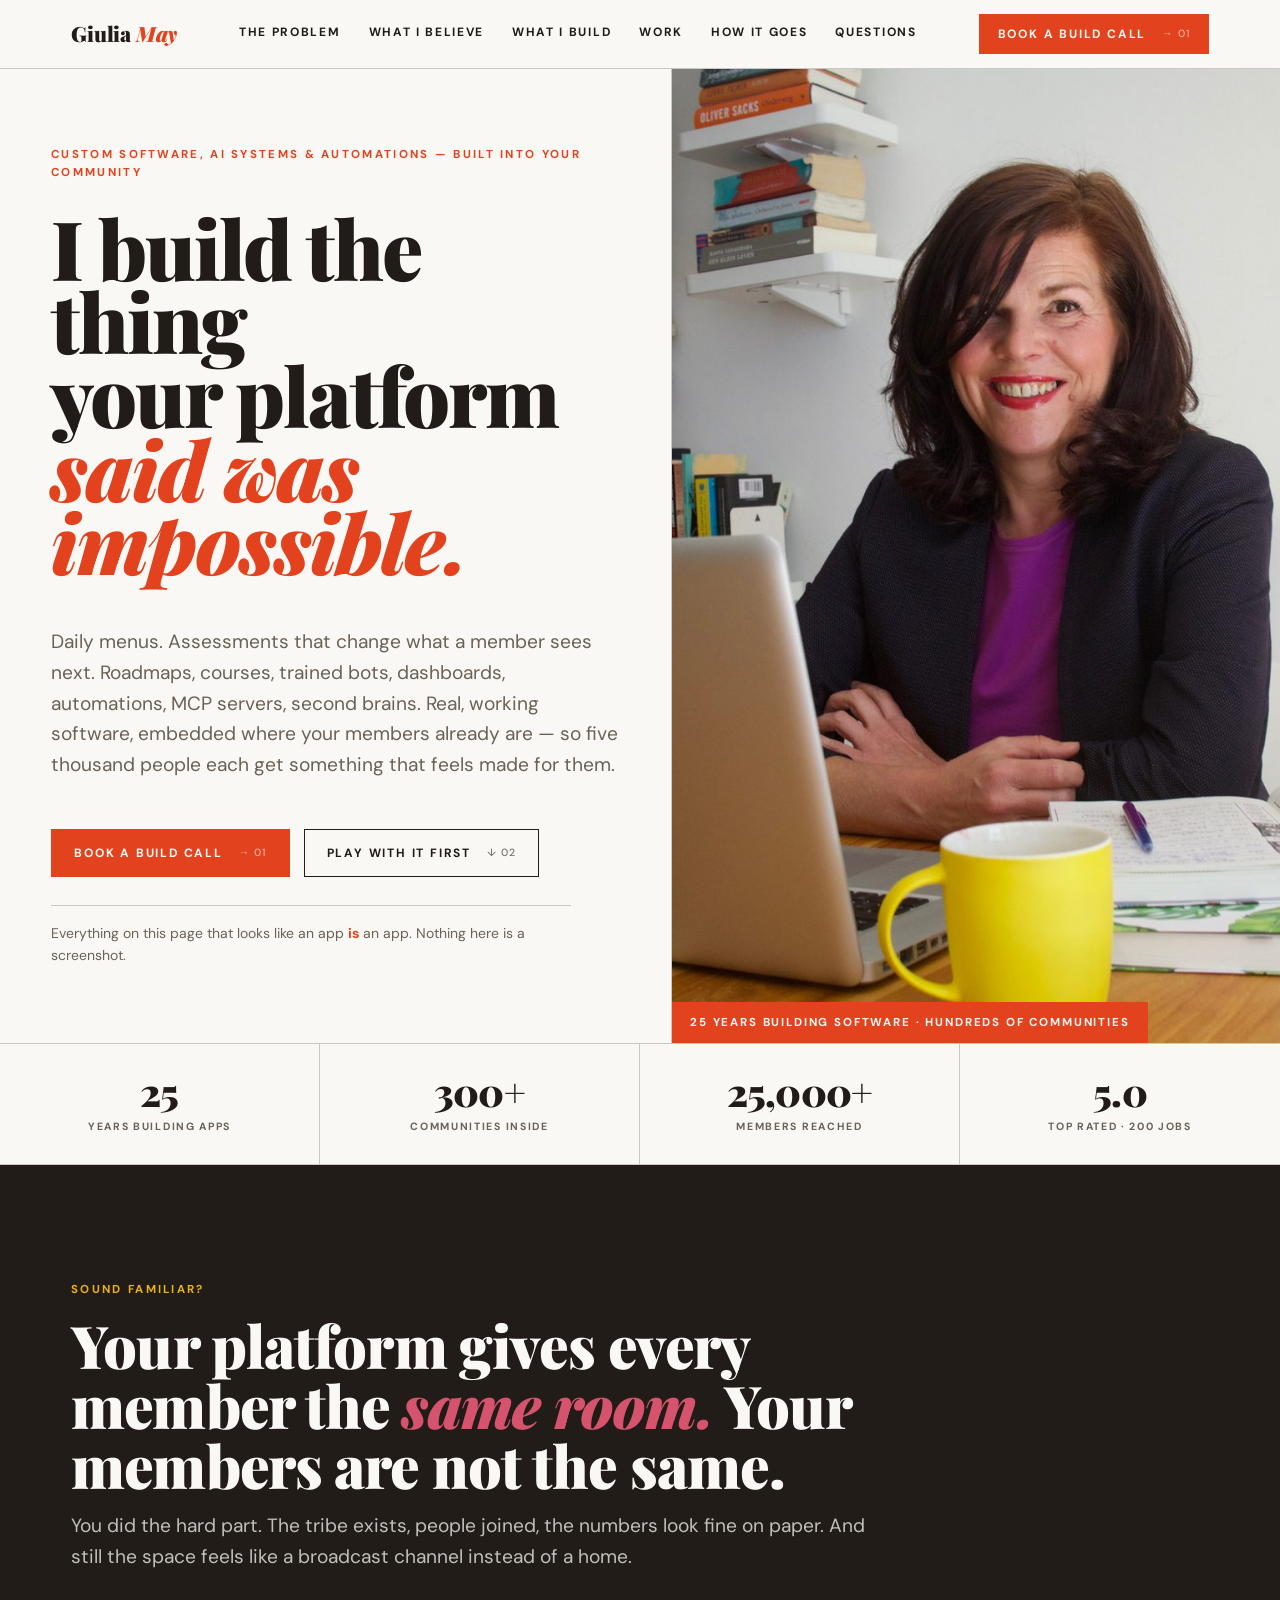
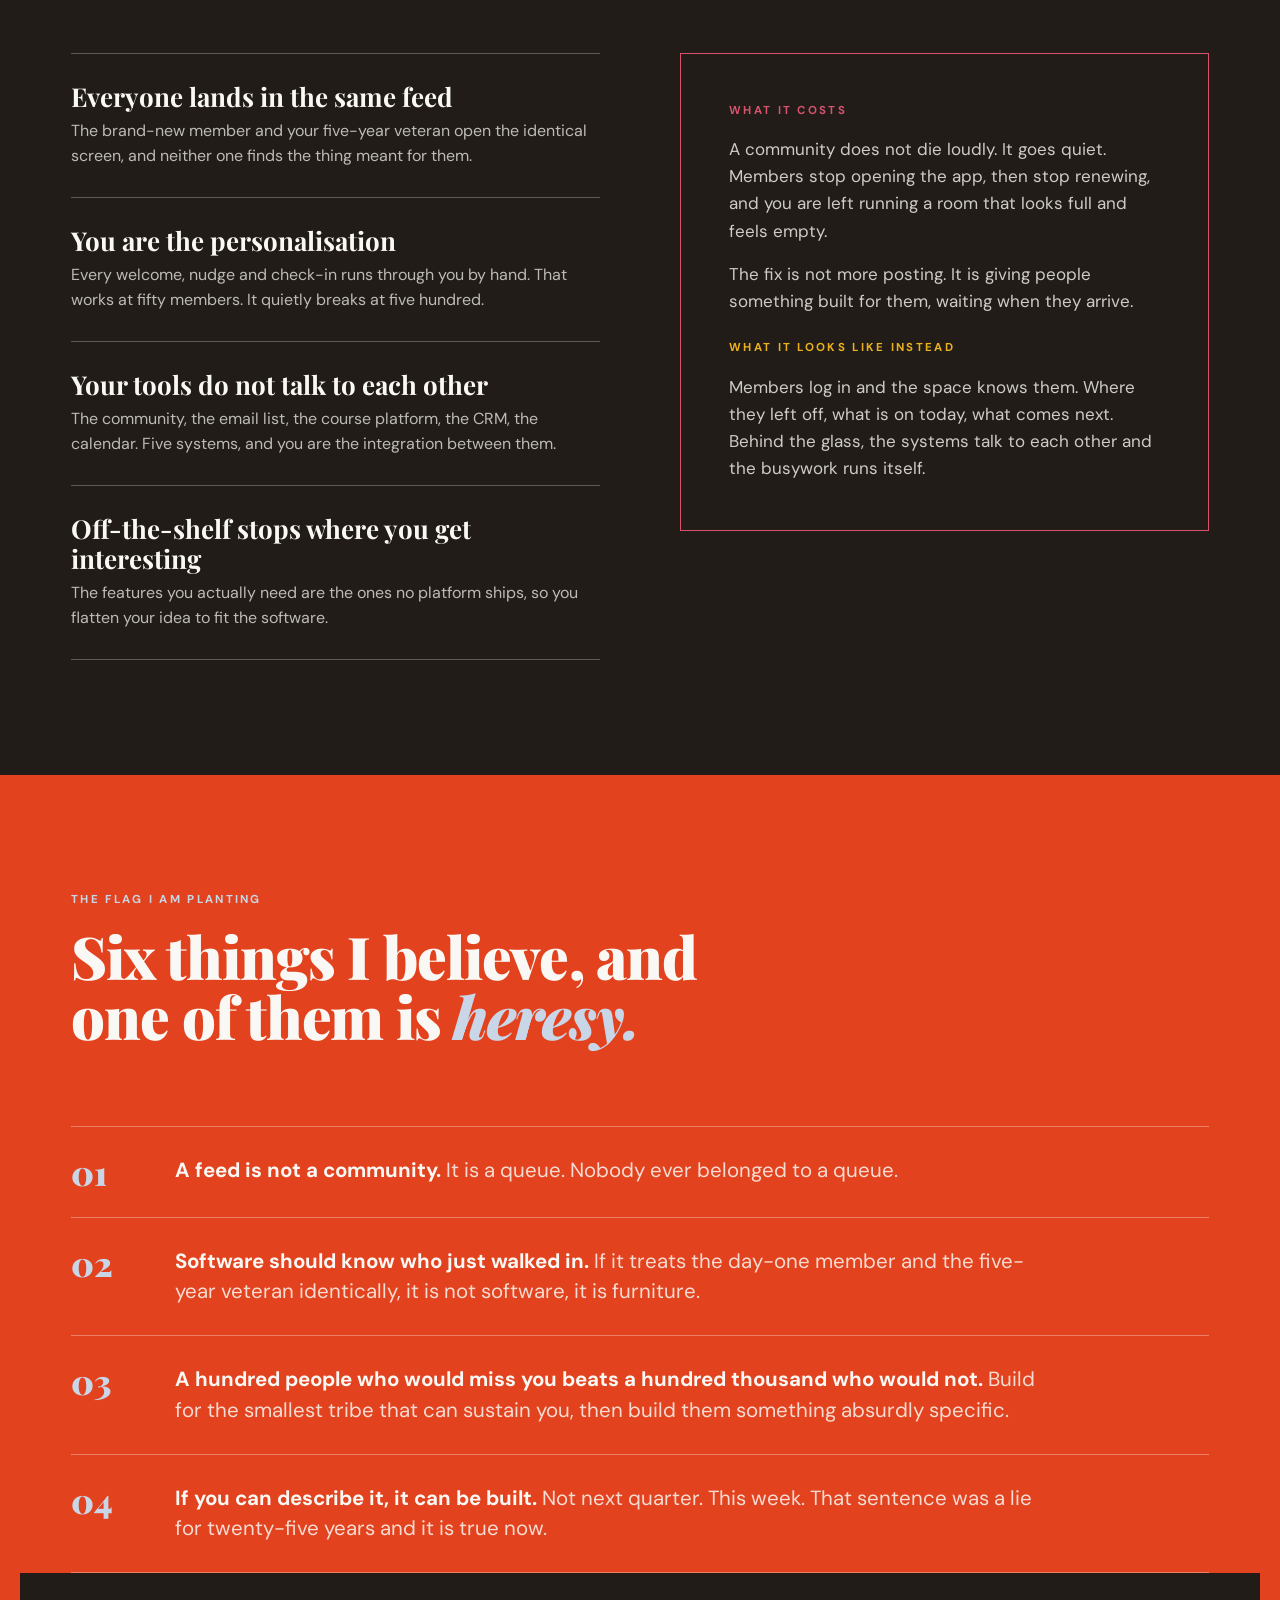
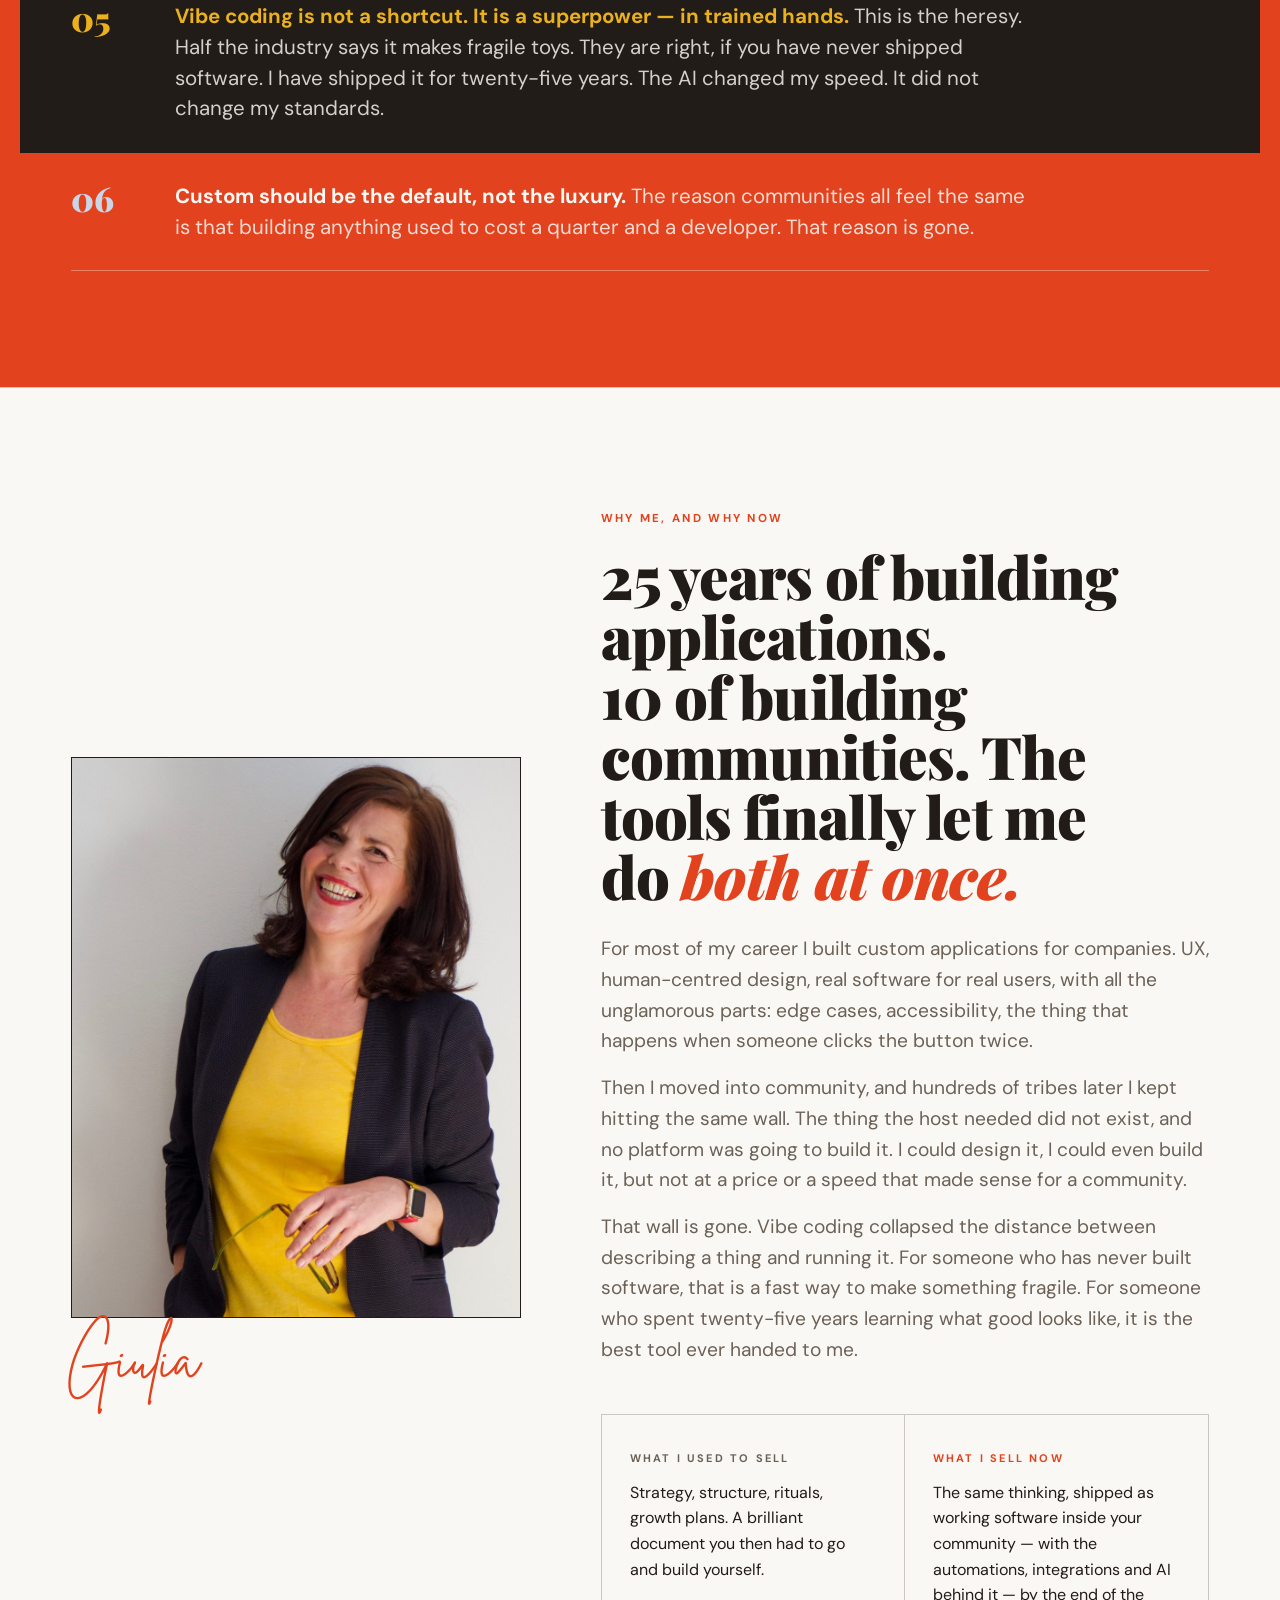
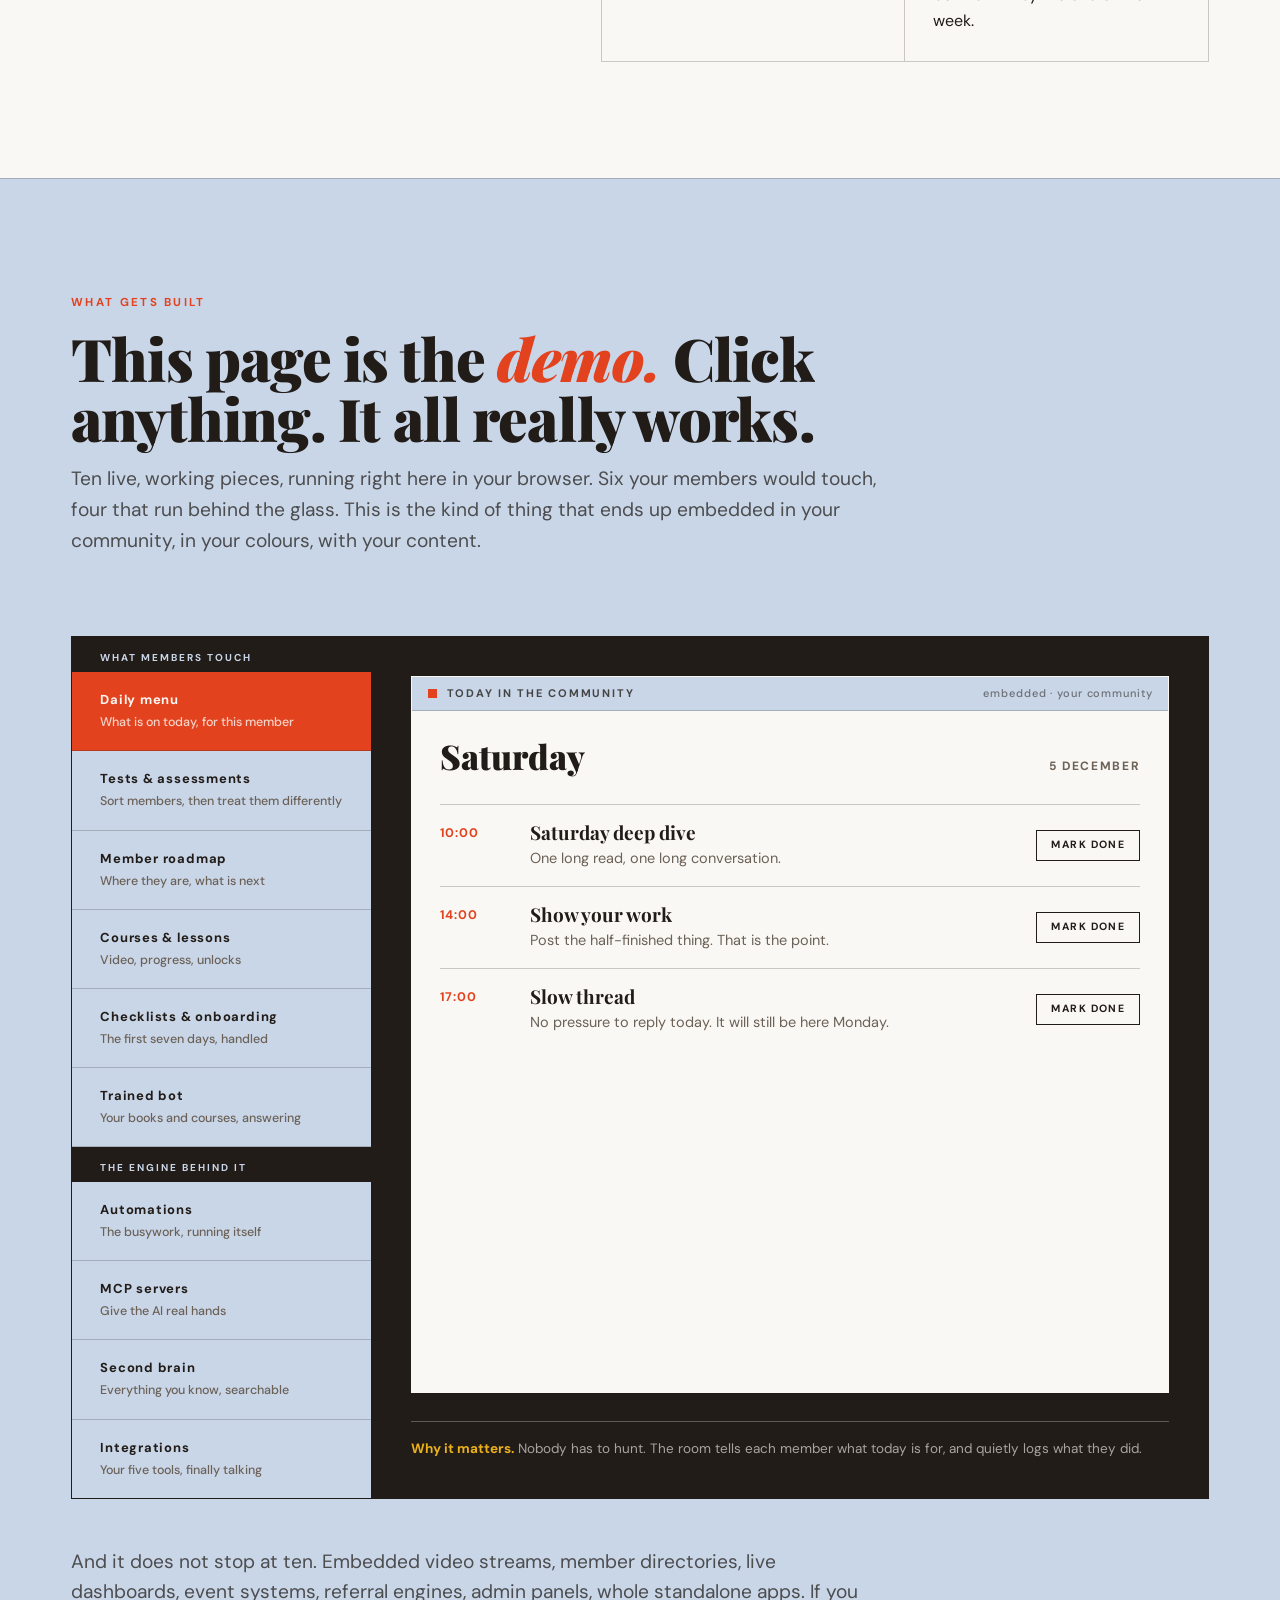
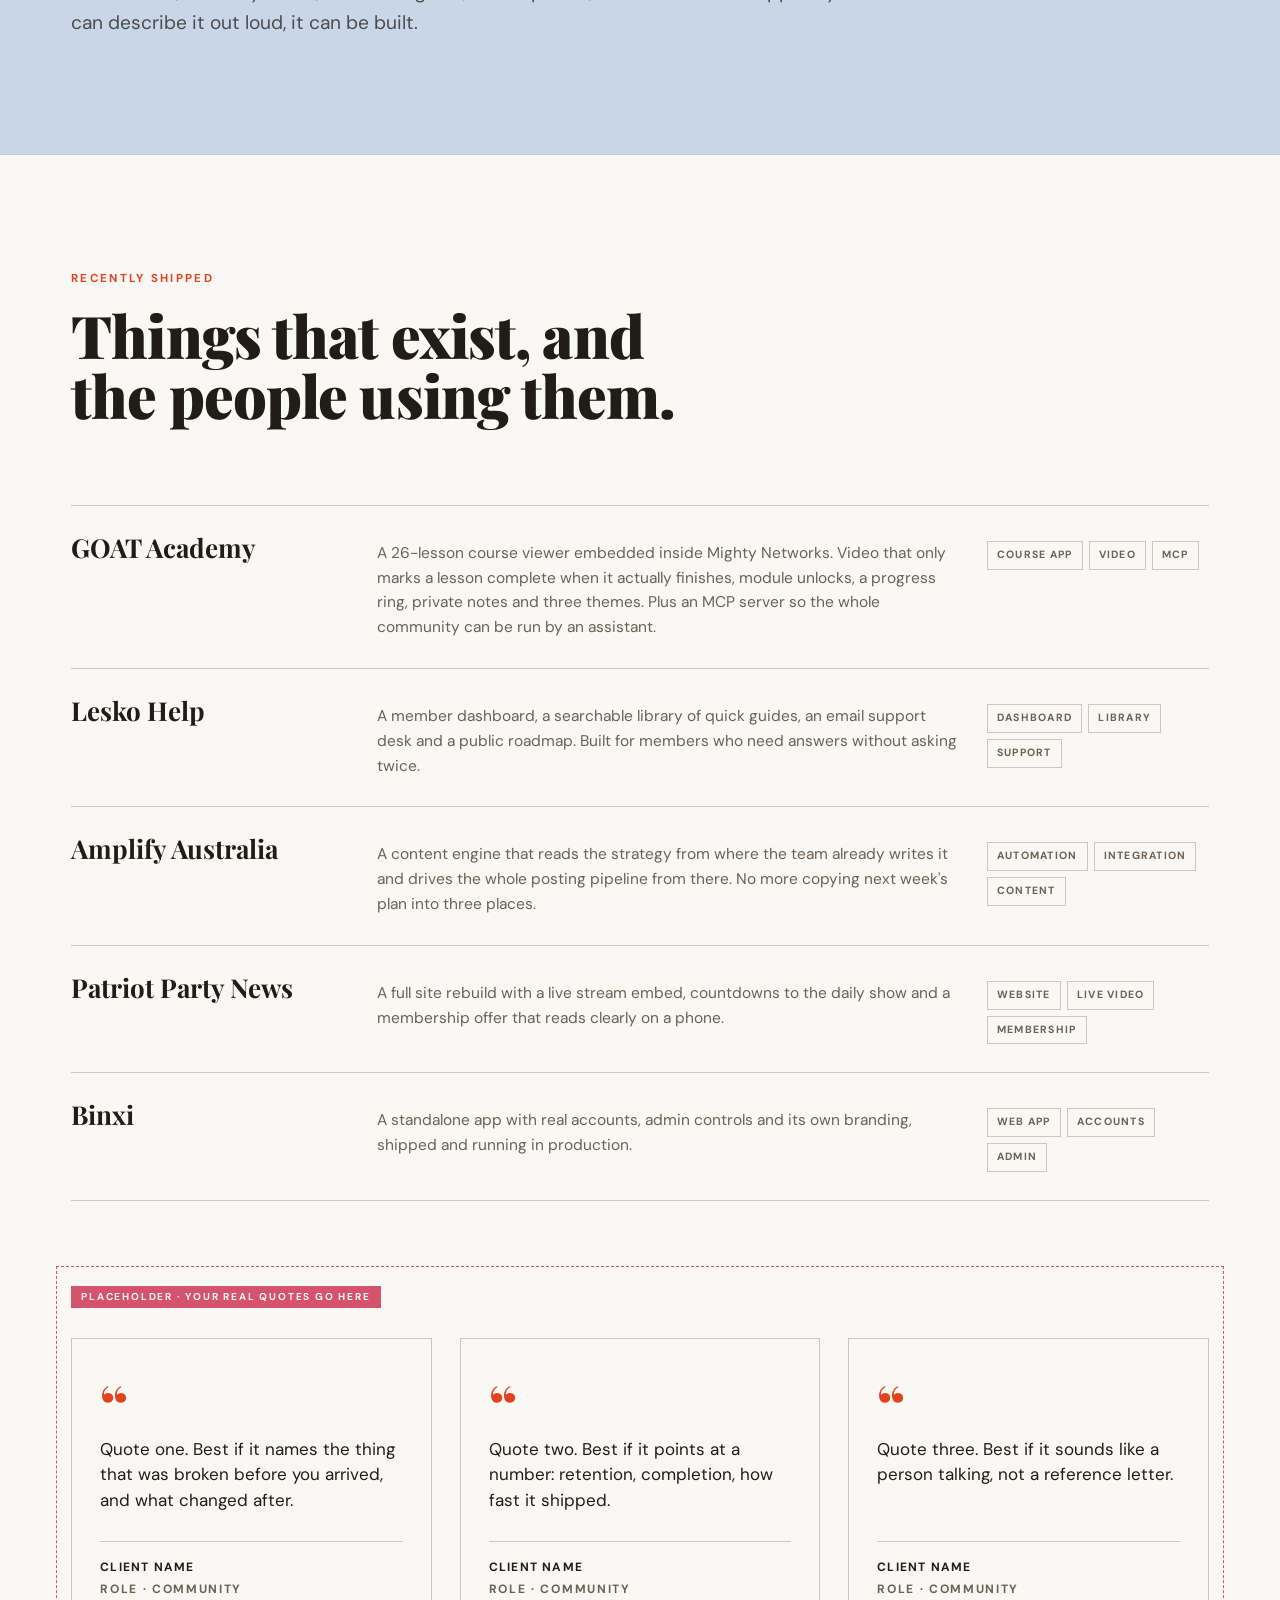
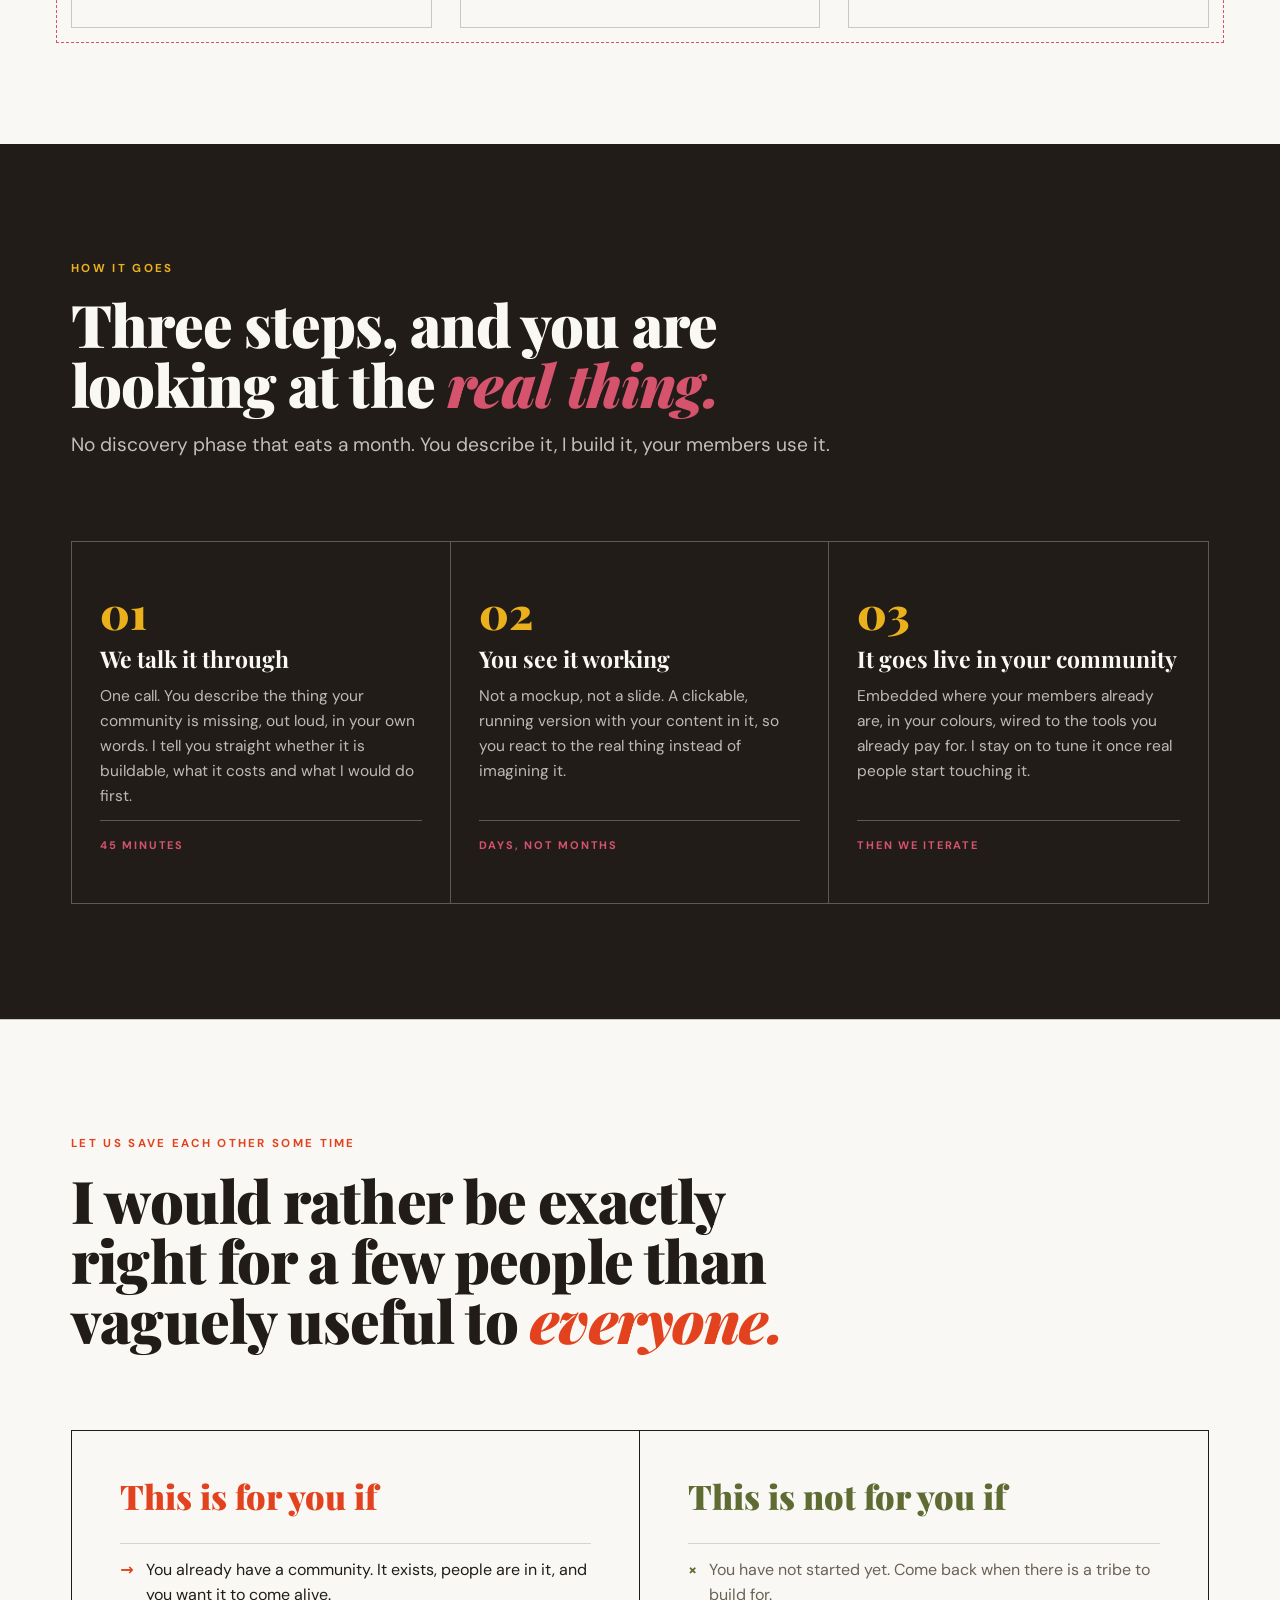
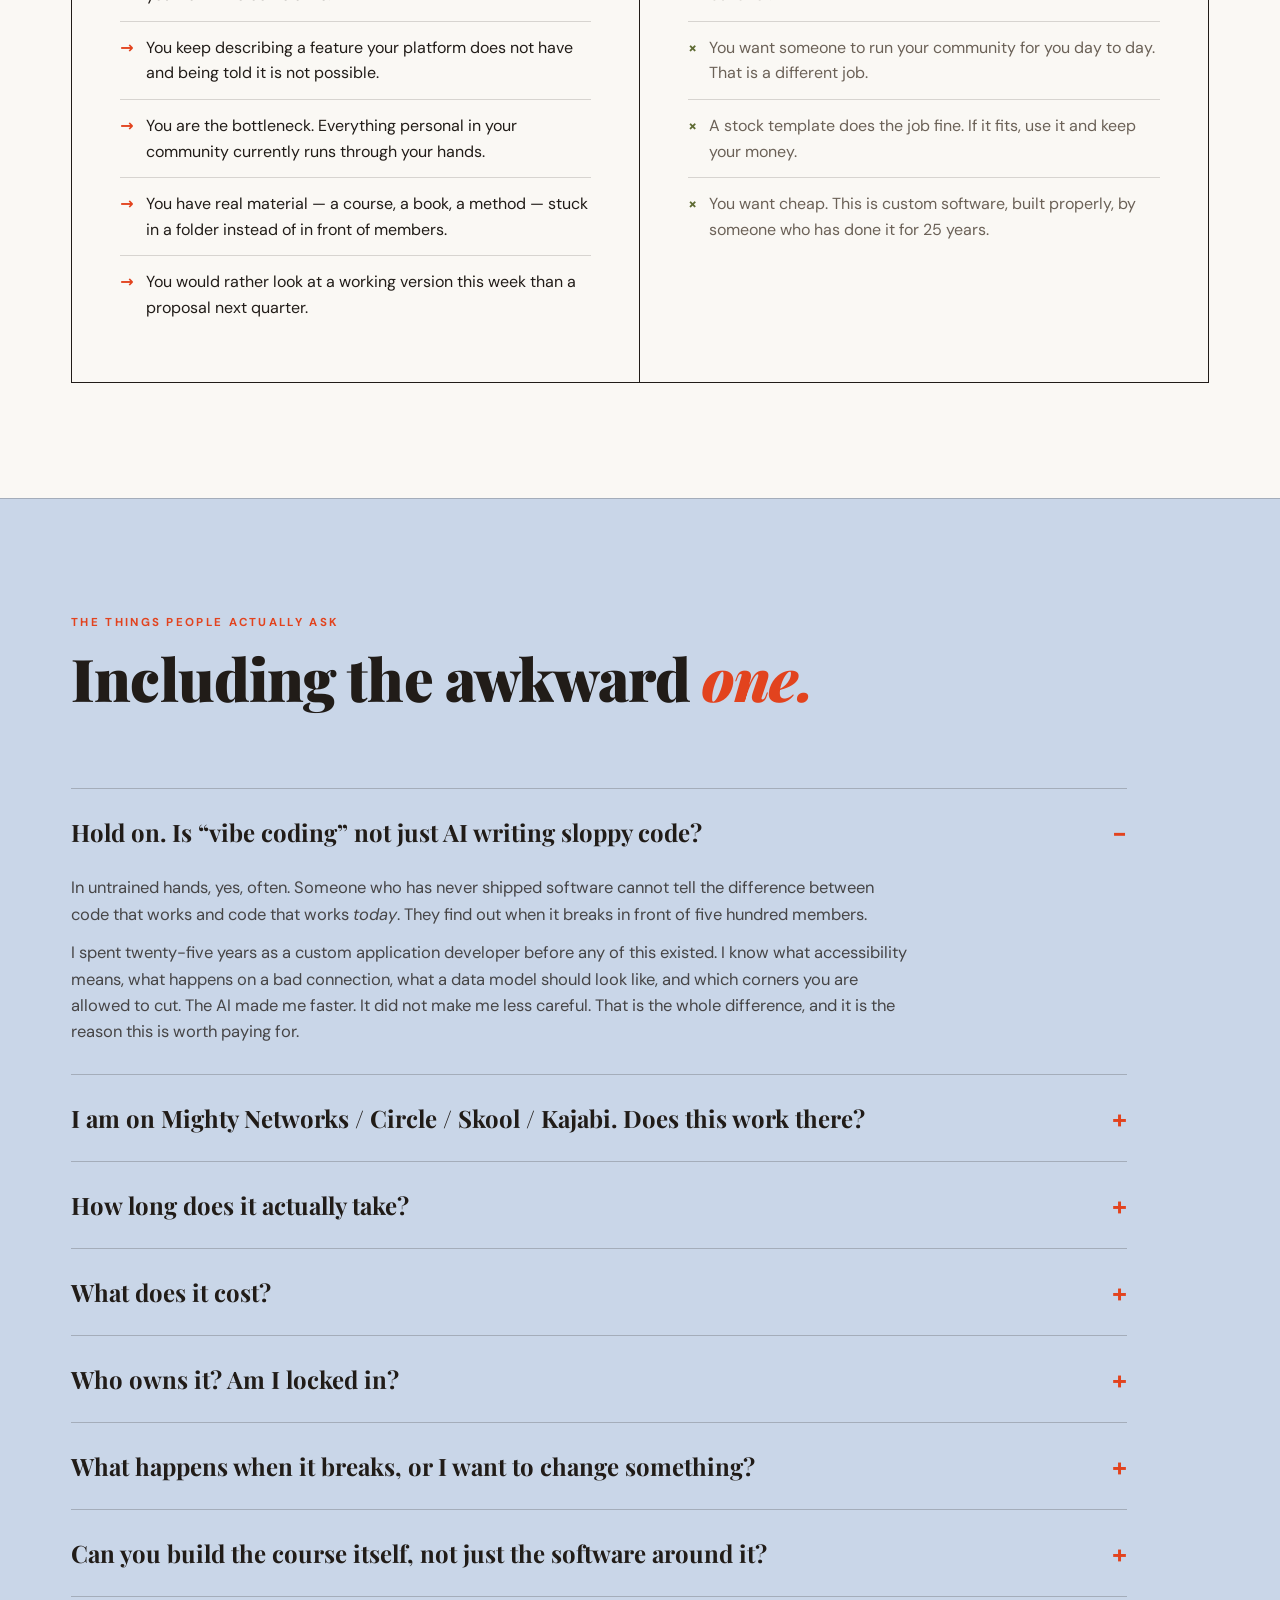
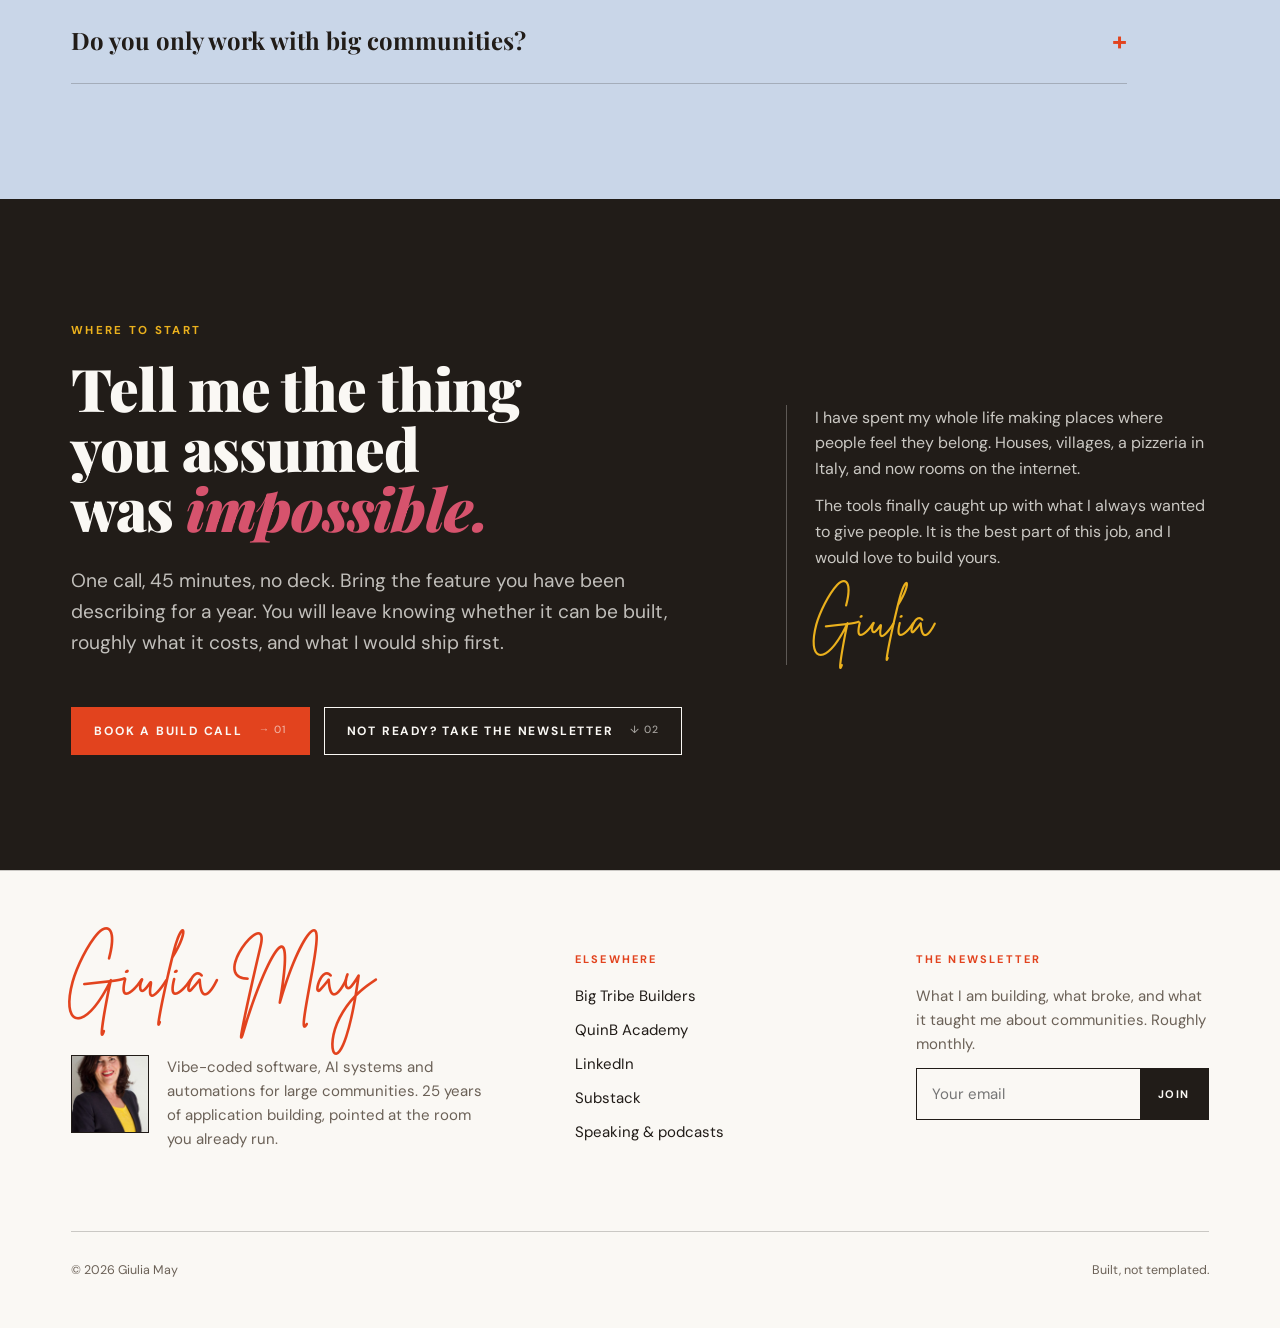
==== commit df626e3a: "Rebuild the site around vibe coding, AI systems and automations Repositions from 'custom software fo" ====
--- a/giuliamay-site/index.html
+++ b/giuliamay-site/index.html
@@ -3,13 +3,13 @@
 <head>
 <meta charset="UTF-8">
 <meta name="viewport" content="width=device-width,initial-scale=1">
-<title>Giulia May — Custom software for large communities</title>
-<meta name="description" content="Giulia May builds custom, interactive software straight into large online communities: daily menus, tests, roadmaps, courses, bots and dashboards.">
+<title>Giulia May — Vibe-coded software for large communities</title>
+<meta name="description" content="Giulia May builds custom software, AI systems, automations and MCP servers straight into large online communities. 25 years of application development, shipped in days.">
 <meta name="theme-color" content="#FAF8F4">
 <link rel="icon" href="favicon.svg" type="image/svg+xml">
 <meta property="og:type" content="website">
-<meta property="og:title" content="Giulia May — Custom software for large communities">
-<meta property="og:description" content="Giulia May builds custom, interactive software straight into large online communities: daily menus, tests, roadmaps, courses, bots and dashboards.">
+<meta property="og:title" content="Giulia May — Vibe-coded software for large communities">
+<meta property="og:description" content="Custom member experiences, AI systems, automations and MCP servers, built into the community you already run. In days, not quarters.">
 <meta property="og:image" content="assets/img/photo19.jpg">
 <meta name="twitter:card" content="summary_large_image">
 <link rel="preload" as="font" type="font/woff2" href="assets/fonts/playfairdisplay-normal-900.woff2" crossorigin>
@@ -17,42 +17,49 @@
 <link rel="stylesheet" href="assets/css/site.css">
 </head>
 <body>
+<a class="skip" href="#top">Skip to content</a>
+
 <nav class="nav">
   <div class="in">
     <a class="brand" href="#top">Giulia <em>May</em></a>
-    <div class="nav-links">
+    <div class="nav-links" id="navLinks">
       <a href="#problem">The problem</a>
+      <a href="#believe">What I believe</a>
       <a href="#build">What I build</a>
       <a href="#work">Work</a>
       <a href="#plan">How it goes</a>
-      <a href="#fit">Is this you?</a>
-    </div>
-    <a class="btn btn-red" href="#close">Book a call <span class="fn">→ 01</span></a>
+      <a href="#faq">Questions</a>
+    </div>
+    <a class="btn btn-red nav-cta" data-book href="#close">Book a build call <span class="fn">&rarr; 01</span></a>
+    <button class="nav-toggle" id="navToggle" type="button" aria-expanded="false" aria-controls="navLinks">
+      <span class="bars"><span></span><span></span><span></span></span>
+      <em>Menu</em>
+    </button>
   </div>
 </nav>
 
 <!-- ══ 01 · HERO ══════════════════════════════════════════════════════════ -->
 <header class="hero" id="top">
   <div class="hero-l">
-    <span class="label">Custom software, built into your community</span>
-    <div class="ph" style="margin-block:var(--s3) var(--s4);">
-      <span class="ph-tag">Placeholder &middot; headline still to be decided</span>
-      <h1><span>I build custom</span><span>software inside</span><em>your community.</em></h1>
-    </div>
+    <span class="label">Custom software, AI systems &amp; automations &mdash; built into your community</span>
+    <h1><span>I build the thing</span><span>your platform</span><em>said was impossible.</em></h1>
     <p class="lead">
-      I build interactive experiences straight into the community you already run.
-      A daily menu. A test that knows who took it. A roadmap, a course, a bot, a dashboard.
-      So five thousand members each get something that feels made for them, and not one more feed to scroll.
+      Daily menus. Assessments that change what a member sees next. Roadmaps, courses, trained bots,
+      dashboards, automations, MCP servers, second brains. Real, working software, embedded where your
+      members already are &mdash; so five thousand people each get something that feels made for them.
     </p>
     <div class="hero-cta">
-      <a class="btn btn-red" href="#close">Book a build call <span class="fn">→ 01</span></a>
-      <a class="btn" href="#build">See it running <span class="fn">↓ 02</span></a>
-    </div>
+      <a class="btn btn-red" data-book href="#close">Book a build call <span class="fn">&rarr; 01</span></a>
+      <a class="btn" href="#build">Play with it first <span class="fn">&darr; 02</span></a>
+    </div>
+    <p class="hero-note">
+      Everything on this page that looks like an app <b>is</b> an app. Nothing here is a screenshot.
+    </p>
   </div>
   <div class="hero-r">
     <div class="hero-photo">
       <img src="assets/img/photo19.jpg" alt="Giulia May at her laptop, laughing" fetchpriority="high" decoding="async">
-      <span class="hero-tag">25 years building software · hundreds of communities</span>
+      <span class="hero-tag">25 years building software &middot; hundreds of communities</span>
     </div>
   </div>
 </header>
@@ -62,7 +69,7 @@
   <div><b>25</b><span>years building apps</span></div>
   <div><b>300+</b><span>communities inside</span></div>
   <div><b>25,000+</b><span>members reached</span></div>
-  <div><b>5.0</b><span>top rated · 200 jobs</span></div>
+  <div><b>5.0</b><span>top rated &middot; 200 jobs</span></div>
 </section>
 
 <!-- ══ 03 · PROBLEM ═══════════════════════════════════════════════════════ -->
@@ -87,8 +94,8 @@
           <p>Every welcome, nudge and check-in runs through you by hand. That works at fifty members. It quietly breaks at five hundred.</p>
         </li>
         <li>
-          <h3 class="h3">The good stuff is buried</h3>
-          <p>Your course, your library, your rituals are all in there somewhere, under six months of posts nobody scrolls back through.</p>
+          <h3 class="h3">Your tools do not talk to each other</h3>
+          <p>The community, the email list, the course platform, the CRM, the calendar. Five systems, and you are the integration between them.</p>
         </li>
         <li>
           <h3 class="h3">Off-the-shelf stops where you get interesting</h3>
@@ -107,14 +114,32 @@
         <span class="stake-k" style="color:var(--gold);margin-top:8px;">What it looks like instead</span>
         <p>
           Members log in and the space knows them. Where they left off, what is on today, what comes next.
-          Engagement stops being something you push and starts being something the room does on its own.
-        </p>
-      </div>
-    </div>
-  </div>
-</section>
-
-<!-- ══ 04 · THE TURN / GUIDE ══════════════════════════════════════════════ -->
+          Behind the glass, the systems talk to each other and the busywork runs itself.
+        </p>
+      </div>
+    </div>
+  </div>
+</section>
+
+<!-- ══ 04 · MANIFESTO ═════════════════════════════════════════════════════ -->
+<section class="sec sec-red" id="believe">
+  <div class="wrap">
+    <div class="sec-head">
+      <span class="label">The flag I am planting</span>
+      <h2 class="h2">Six things I believe, and one of them is <em>heresy.</em></h2>
+    </div>
+    <ol class="creed">
+      <li><span class="creed-n">01</span><p><b>A feed is not a community.</b> It is a queue. Nobody ever belonged to a queue.</p></li>
+      <li><span class="creed-n">02</span><p><b>Software should know who just walked in.</b> If it treats the day-one member and the five-year veteran identically, it is not software, it is furniture.</p></li>
+      <li><span class="creed-n">03</span><p><b>A hundred people who would miss you beats a hundred thousand who would not.</b> Build for the smallest tribe that can sustain you, then build them something absurdly specific.</p></li>
+      <li><span class="creed-n">04</span><p><b>If you can describe it, it can be built.</b> Not next quarter. This week. That sentence was a lie for twenty-five years and it is true now.</p></li>
+      <li class="heresy"><span class="creed-n">05</span><p><b>Vibe coding is not a shortcut. It is a superpower &mdash; in trained hands.</b> This is the heresy. Half the industry says it makes fragile toys. They are right, if you have never shipped software. I have shipped it for twenty-five years. The AI changed my speed. It did not change my standards.</p></li>
+      <li><span class="creed-n">06</span><p><b>Custom should be the default, not the luxury.</b> The reason communities all feel the same is that building anything used to cost a quarter and a developer. That reason is gone.</p></li>
+    </ol>
+  </div>
+</section>
+
+<!-- ══ 05 · THE TURN / GUIDE ══════════════════════════════════════════════ -->
 <section class="sec">
   <div class="wrap">
     <div class="turn">
@@ -124,46 +149,54 @@
       </div>
       <div>
         <span class="label">Why me, and why now</span>
-        <h2 class="h2" style="margin-top:var(--s2);">I spent 25 years building custom applications. Then I spent ten building <em>communities.</em> Now I do both at once.</h2>
+        <h2 class="h2" style="margin-top:var(--s2);">25 years of building applications. 10 of building communities. The tools finally let me do <em>both at once.</em></h2>
         <p class="lead" style="margin-top:var(--s3);">
-          For most of my career I built software for companies: UX, human-centred design, real applications for real users.
-          Then I moved into community, and hundreds of tribes later I kept hitting the same wall. The thing the host
-          needed did not exist, and no platform was going to build it.
+          For most of my career I built custom applications for companies. UX, human-centred design,
+          real software for real users, with all the unglamorous parts: edge cases, accessibility, the
+          thing that happens when someone clicks the button twice.
         </p>
         <p class="lead" style="margin-top:var(--s2);">
-          That wall is gone. I can now design, build and ship a working, custom experience into your community
-          in days rather than quarters. Not a template with your logo on it. The actual thing you described
-          out loud and assumed was impossible.
+          Then I moved into community, and hundreds of tribes later I kept hitting the same wall.
+          The thing the host needed did not exist, and no platform was going to build it. I could design it,
+          I could even build it, but not at a price or a speed that made sense for a community.
+        </p>
+        <p class="lead" style="margin-top:var(--s2);">
+          That wall is gone. Vibe coding collapsed the distance between describing a thing and running it.
+          For someone who has never built software, that is a fast way to make something fragile.
+          For someone who spent twenty-five years learning what good looks like, it is the best tool
+          ever handed to me.
         </p>
         <div class="turn-then-now">
           <div class="tn">
             <span class="tn-k">What I used to sell</span>
-            <p>Strategy, structure, rituals, a plan you then had to build yourself.</p>
+            <p>Strategy, structure, rituals, growth plans. A brilliant document you then had to go and build yourself.</p>
           </div>
           <div class="tn now">
             <span class="tn-k">What I sell now</span>
-            <p>The same thinking, shipped as working software inside your community by the end of the week.</p>
-          </div>
-        </div>
-      </div>
-    </div>
-  </div>
-</section>
-
-<!-- ══ 05 · THE RACK (live demos) ═════════════════════════════════════════ -->
+            <p>The same thinking, shipped as working software inside your community &mdash; with the automations, integrations and AI behind it &mdash; by the end of the week.</p>
+          </div>
+        </div>
+      </div>
+    </div>
+  </div>
+</section>
+
+<!-- ══ 06 · THE RACK (live demos) ═════════════════════════════════════════ -->
 <section class="sec sec-sky" id="build">
   <div class="wrap">
     <div class="sec-head">
       <span class="label">What gets built</span>
       <h2 class="h2">This page is the <em>demo.</em> Click anything. It all really works.</h2>
       <p class="lead">
-        Everything below is a live, working piece, running right here in your browser.
-        This is the kind of thing that ends up embedded in your community, in your colours, with your content.
+        Ten live, working pieces, running right here in your browser. Six your members would touch,
+        four that run behind the glass. This is the kind of thing that ends up embedded in your community,
+        in your colours, with your content.
       </p>
     </div>
 
     <div class="rack">
       <div class="rack-index" role="tablist" aria-label="Things I build">
+        <span class="rack-group">What members touch</span>
         <button role="tab" aria-selected="true" aria-controls="p-menu" id="t-menu">
           Daily menu<small>What is on today, for this member</small>
         </button>
@@ -181,6 +214,19 @@
         </button>
         <button role="tab" aria-selected="false" aria-controls="p-bot" id="t-bot">
           Trained bot<small>Your books and courses, answering</small>
+        </button>
+        <span class="rack-group">The engine behind it</span>
+        <button role="tab" aria-selected="false" aria-controls="p-auto" id="t-auto">
+          Automations<small>The busywork, running itself</small>
+        </button>
+        <button role="tab" aria-selected="false" aria-controls="p-mcp" id="t-mcp">
+          MCP servers<small>Give the AI real hands</small>
+        </button>
+        <button role="tab" aria-selected="false" aria-controls="p-brain" id="t-brain">
+          Second brain<small>Everything you know, searchable</small>
+        </button>
+        <button role="tab" aria-selected="false" aria-controls="p-int" id="t-int">
+          Integrations<small>Your five tools, finally talking</small>
         </button>
       </div>
 
@@ -188,7 +234,7 @@
         <!-- daily menu -->
         <div class="rack-panel" data-open="true" id="p-menu" role="tabpanel" aria-labelledby="t-menu">
           <div class="screen">
-            <div class="screen-bar"><span class="dot"></span>Today in the community<span class="host">embedded · your community</span></div>
+            <div class="screen-bar"><span class="dot"></span>Today in the community<span class="host">embedded &middot; your community</span></div>
             <div class="screen-body">
               <div class="menu-head">
                 <div class="menu-day pf" id="menuDay">Today</div>
@@ -206,7 +252,7 @@
             <div class="screen-bar"><span class="dot"></span>What kind of host are you?<span class="host">3 questions</span></div>
             <div class="screen-body" id="quizBody"></div>
           </div>
-          <p class="rack-caption"><b>Why it matters.</b> A test is not a toy. It tags the member, and everything after it, the menu, the emails, the roadmap, changes to match.</p>
+          <p class="rack-caption"><b>Why it matters.</b> A test is not a toy. It tags the member, and everything after it &mdash; the menu, the emails, the roadmap &mdash; changes to match.</p>
         </div>
 
         <!-- roadmap -->
@@ -228,13 +274,13 @@
         <!-- course -->
         <div class="rack-panel" id="p-course" role="tabpanel" aria-labelledby="t-course">
           <div class="screen">
-            <div class="screen-bar"><span class="dot"></span>Module 1 · Building the room<span class="host">4 lessons</span></div>
+            <div class="screen-bar"><span class="dot"></span>Module 1 &middot; Building the room<span class="host">4 lessons</span></div>
             <div class="screen-body">
               <div class="les-prog"><b id="lesPct">0%</b><span id="lesCount">0 of 4 complete</span></div>
               <div id="lesList"></div>
             </div>
           </div>
-          <p class="rack-caption"><b>Why it matters.</b> Real video, real completion tracking, real unlocks. The course lives inside the community instead of on some other platform members forget to log into.</p>
+          <p class="rack-caption"><b>Why it matters.</b> Real video, real completion tracking, real unlocks &mdash; and I build the course itself with you, not just the shell it sits in.</p>
         </div>
 
         <!-- checklist -->
@@ -269,18 +315,73 @@
           </div>
           <p class="rack-caption"><b>Why it matters.</b> Trained on your books, your courses, your talks. It answers at 2am in your voice, so the same six questions stop landing in your inbox.</p>
         </div>
+
+        <!-- automations -->
+        <div class="rack-panel" id="p-auto" role="tabpanel" aria-labelledby="t-auto">
+          <div class="screen">
+            <div class="screen-bar"><span class="dot"></span>Automation &middot; new member joins<span class="host">press run</span></div>
+            <div class="screen-body">
+              <div class="flow" id="flowList"></div>
+              <div class="flow-foot">
+                <button class="flow-run" id="flowRun" type="button">Run it</button>
+                <span class="flow-stat" id="flowStat">Idle &mdash; this is what fires the moment someone joins.</span>
+              </div>
+            </div>
+          </div>
+          <p class="rack-caption"><b>Why it matters.</b> Every step here is one you currently do by hand, or do not do at all. It runs in four seconds, at 3am, for the five hundredth member, exactly as well as for the first.</p>
+        </div>
+
+        <!-- mcp -->
+        <div class="rack-panel" id="p-mcp" role="tabpanel" aria-labelledby="t-mcp">
+          <div class="screen">
+            <div class="screen-bar"><span class="dot"></span>Your community, as tools an AI can use<span class="host">watch the calls</span></div>
+            <div class="screen-body" style="display:flex;flex-direction:column;">
+              <div class="mcp-log" id="mcpLog"></div>
+              <div class="bot-chips" id="mcpChips"></div>
+            </div>
+          </div>
+          <p class="rack-caption"><b>Why it matters.</b> An MCP server turns your community into something an AI can actually operate &mdash; read the members, create the space, post the announcement. Not a chatbot that talks about your community. One with its hands on it.</p>
+        </div>
+
+        <!-- second brain -->
+        <div class="rack-panel" id="p-brain" role="tabpanel" aria-labelledby="t-brain">
+          <div class="screen">
+            <div class="screen-bar"><span class="dot"></span>Second brain<span class="host">everything you ever made</span></div>
+            <div class="screen-body">
+              <form class="brain-form" id="brainForm">
+                <label for="brainInput" style="position:absolute;left:-9999px;">Search your material</label>
+                <input id="brainInput" type="text" autocomplete="off" placeholder="Search 12 years of material...">
+                <button type="submit">Search</button>
+              </form>
+              <div class="bot-chips" id="brainChips"></div>
+              <div class="brain-out" id="brainOut"></div>
+            </div>
+          </div>
+          <p class="rack-caption"><b>Why it matters.</b> Twelve years of posts, calls, decks and voice notes stop being an archive nobody opens and start being a system that answers &mdash; with the source attached, so you can trust it.</p>
+        </div>
+
+        <!-- integrations -->
+        <div class="rack-panel" id="p-int" role="tabpanel" aria-labelledby="t-int">
+          <div class="screen">
+            <div class="screen-bar"><span class="dot"></span>Your stack<span class="host">click a tool</span></div>
+            <div class="screen-body">
+              <div class="int-grid" id="intGrid"></div>
+              <div class="int-detail" id="intDetail"></div>
+            </div>
+          </div>
+          <p class="rack-caption"><b>Why it matters.</b> Right now you are the integration. Every time something moves between two tools, it moves because you moved it. This is that job, given to software.</p>
+        </div>
       </div>
     </div>
 
     <p class="lead" style="margin-top:var(--s4);">
-      And it does not stop at six. Embedded video streams, member directories, dashboards, automations,
-      MCP servers, second brains, integrations between the tools you already pay for.
-      If you can describe it, it can be built.
+      And it does not stop at ten. Embedded video streams, member directories, live dashboards, event systems,
+      referral engines, admin panels, whole standalone apps. If you can describe it out loud, it can be built.
     </p>
   </div>
 </section>
 
-<!-- ══ 06 · WORK ══════════════════════════════════════════════════════════ -->
+<!-- ══ 07 · WORK ══════════════════════════════════════════════════════════ -->
 <section class="sec" id="work">
   <div class="wrap">
     <div class="sec-head">
@@ -290,8 +391,8 @@
     <div class="work">
       <div class="work-row">
         <h4>GOAT Academy</h4>
-        <p>A 26-lesson course viewer embedded inside Mighty Networks. Video that only marks a lesson complete when it actually finishes, module unlocks, a progress ring, private notes and three themes.</p>
-        <div class="work-tags"><span>Course app</span><span>Video</span><span>Embed</span></div>
+        <p>A 26-lesson course viewer embedded inside Mighty Networks. Video that only marks a lesson complete when it actually finishes, module unlocks, a progress ring, private notes and three themes. Plus an MCP server so the whole community can be run by an assistant.</p>
+        <div class="work-tags"><span>Course app</span><span>Video</span><span>MCP</span></div>
       </div>
       <div class="work-row">
         <h4>Lesko Help</h4>
@@ -337,7 +438,7 @@
   </div>
 </section>
 
-<!-- ══ 07 · PLAN ══════════════════════════════════════════════════════════ -->
+<!-- ══ 08 · PLAN ══════════════════════════════════════════════════════════ -->
 <section class="sec sec-ink" id="plan">
   <div class="wrap">
     <div class="sec-head">
@@ -361,14 +462,14 @@
       <div class="plan-step">
         <span class="plan-n">03</span>
         <h3>It goes live in your community</h3>
-        <p>Embedded where your members already are, in your colours. I stay on to tune it once real people start touching it.</p>
+        <p>Embedded where your members already are, in your colours, wired to the tools you already pay for. I stay on to tune it once real people start touching it.</p>
         <span class="when">Then we iterate</span>
       </div>
     </div>
   </div>
 </section>
 
-<!-- ══ 08 · FIT ═══════════════════════════════════════════════════════════ -->
+<!-- ══ 09 · FIT ═══════════════════════════════════════════════════════════ -->
 <section class="sec" id="fit">
   <div class="wrap">
     <div class="sec-head">
@@ -382,7 +483,7 @@
           <li><b>&rarr;</b> You already have a community. It exists, people are in it, and you want it to come alive.</li>
           <li><b>&rarr;</b> You keep describing a feature your platform does not have and being told it is not possible.</li>
           <li><b>&rarr;</b> You are the bottleneck. Everything personal in your community currently runs through your hands.</li>
-          <li><b>&rarr;</b> You have real material, a course, a book, a method, that is stuck in a folder instead of in front of members.</li>
+          <li><b>&rarr;</b> You have real material &mdash; a course, a book, a method &mdash; stuck in a folder instead of in front of members.</li>
           <li><b>&rarr;</b> You would rather look at a working version this week than a proposal next quarter.</li>
         </ul>
       </div>
@@ -399,7 +500,112 @@
   </div>
 </section>
 
-<!-- ══ 09 · CLOSE ═════════════════════════════════════════════════════════ -->
+<!-- ══ 10 · FAQ ═══════════════════════════════════════════════════════════ -->
+<section class="sec sec-sky" id="faq">
+  <div class="wrap">
+    <div class="sec-head">
+      <span class="label">The things people actually ask</span>
+      <h2 class="h2">Including the awkward <em>one.</em></h2>
+    </div>
+    <div class="faq">
+      <details open>
+        <summary>Hold on. Is &ldquo;vibe coding&rdquo; not just AI writing sloppy code?</summary>
+        <div>
+          <p>
+            In untrained hands, yes, often. Someone who has never shipped software cannot tell the difference
+            between code that works and code that works <em>today</em>. They find out when it breaks in front of
+            five hundred members.
+          </p>
+          <p>
+            I spent twenty-five years as a custom application developer before any of this existed. I know what
+            accessibility means, what happens on a bad connection, what a data model should look like, and which
+            corners you are allowed to cut. The AI made me faster. It did not make me less careful. That is the
+            whole difference, and it is the reason this is worth paying for.
+          </p>
+        </div>
+      </details>
+      <details>
+        <summary>I am on Mighty Networks / Circle / Skool / Kajabi. Does this work there?</summary>
+        <div>
+          <p>
+            Yes. Everything I build is a real web application that gets embedded inside your community, so it
+            works anywhere you can place an embed &mdash; which is all of them. Your members never leave. It carries
+            your colours, your fonts and your language, so it does not read as a bolt-on.
+          </p>
+          <p>
+            Mighty Networks is where I have done the most of it, so if that is where you are, we skip a lot of
+            discovery.
+          </p>
+        </div>
+      </details>
+      <details>
+        <summary>How long does it actually take?</summary>
+        <div>
+          <p>
+            A single focused piece &mdash; a daily menu, an assessment, an onboarding flow &mdash; is days. Something with
+            several moving parts, accounts, automations and integrations behind it, is a few weeks. You see a
+            working version long before it is finished, which is the point: you react to the real thing instead
+            of approving a document.
+          </p>
+        </div>
+      </details>
+      <details>
+        <summary>What does it cost?</summary>
+        <div>
+          <p>
+            It is priced per build, not per hour, and you know the number before anything starts. Small,
+            self-contained pieces sit at one end; a full custom member experience with an engine behind it sits
+            at the other. The call is free and I will tell you honestly which end you are at &mdash; including if the
+            answer is &ldquo;a template already does this, save your money.&rdquo;
+          </p>
+        </div>
+      </details>
+      <details>
+        <summary>Who owns it? Am I locked in?</summary>
+        <div>
+          <p>
+            You own it. The code is yours, it runs on your hosting or mine as you prefer, and if you want to hand
+            it to another developer next year you can. I would rather earn the next project than trap you in
+            this one.
+          </p>
+        </div>
+      </details>
+      <details>
+        <summary>What happens when it breaks, or I want to change something?</summary>
+        <div>
+          <p>
+            Things get tuned after launch &mdash; that is normal and it is included for the first stretch after it goes
+            live. After that, most people keep me on a light retainer, because a community that is alive keeps
+            wanting new things. There is no obligation to.
+          </p>
+        </div>
+      </details>
+      <details>
+        <summary>Can you build the course itself, not just the software around it?</summary>
+        <div>
+          <p>
+            Yes, and it is some of my favourite work. Structure, sequence, what a lesson is allowed to ask of
+            someone, where people quit and how to stop them &mdash; that is community and instructional design, which is
+            the job I did before this one. Bring a method that lives in your head and we will build both the
+            course and the thing it runs in.
+          </p>
+        </div>
+      </details>
+      <details>
+        <summary>Do you only work with big communities?</summary>
+        <div>
+          <p>
+            Not only, but that is where this pays for itself fastest. Below a hundred members you can still be
+            the personalisation yourself. Somewhere past a few hundred, doing it by hand stops working, and that
+            is exactly the point where custom software becomes cheaper than your own time.
+          </p>
+        </div>
+      </details>
+    </div>
+  </div>
+</section>
+
+<!-- ══ 11 · CLOSE ═════════════════════════════════════════════════════════ -->
 <section class="sec sec-ink" id="close">
   <div class="wrap">
     <div class="close-grid">
@@ -411,8 +617,8 @@
           You will leave knowing whether it can be built, roughly what it costs, and what I would ship first.
         </p>
         <div class="close-cta">
-          <a class="btn btn-red" href="#">Book a build call <span class="fn">→ 01</span></a>
-          <a class="btn btn-paper" href="#news">Not ready? Take the newsletter <span class="fn">↓ 02</span></a>
+          <a class="btn btn-red" data-book href="#">Book a build call <span class="fn">&rarr; 01</span></a>
+          <a class="btn btn-paper" href="#news">Not ready? Take the newsletter <span class="fn">&darr; 02</span></a>
         </div>
       </div>
       <div class="close-note">
@@ -438,7 +644,7 @@
         <div class="fname">Giulia May</div>
         <div class="foot-bio">
           <span class="pic"><img src="assets/img/photo24.jpg" alt="Giulia May" loading="lazy" decoding="async"></span>
-          <p>Custom software for large communities. 25 years of application building, pointed at the room you already run.</p>
+          <p>Vibe-coded software, AI systems and automations for large communities. 25 years of application building, pointed at the room you already run.</p>
         </div>
       </div>
       <div>
--- a/giuliamay-site/assets/css/site.css
+++ b/giuliamay-site/assets/css/site.css
@@ -150,7 +150,20 @@
 .sec-sky{background:var(--sky);border-top-color:var(--hair);}
 .sec-sky .label{color:var(--red);}
 .sec-sky .lead{color:rgba(33,28,24,.74);}
+/* Red ground. Per the brand rules only near-white, ink and sky may sit on red,
+   so the accents here are sky, never gold or rose. */
+.sec-red{background:var(--red);color:var(--paper);border-top-color:var(--red);}
+.sec-red .label{color:var(--sky);}
+.sec-red .lead{color:rgba(250,248,244,.8);}
+.sec-red .h2 em{color:var(--sky);}
 .sec-head{display:flex;flex-direction:column;gap:var(--s2);max-width:70ch;}
+
+/* skip link ─ visible only when tabbed to */
+.skip{
+  position:absolute;left:-9999px;top:0;z-index:99;background:var(--ink);color:var(--paper);
+  padding:14px 20px;font:700 12px/1 'DM Sans',sans-serif;letter-spacing:.14em;text-transform:uppercase;
+}
+.skip:focus{left:0;}
 
 /* ── nav ────────────────────────────────────────────────────────────────── */
 .nav{
@@ -174,7 +187,38 @@
 }
 .nav-links a:hover{border-bottom-color:var(--red);color:var(--red);}
 .nav .btn{padding:13px 18px;}
-@media(max-width:980px){.nav-links{display:none;}}
+
+/* hamburger: hidden on desktop, the only nav control under 980px */
+.nav-toggle{
+  all:unset;box-sizing:border-box;display:none;cursor:pointer;
+  align-items:center;gap:10px;padding:11px 14px;border:1.5px solid var(--ink);
+}
+/* the bars need their own block container: .nav-toggle is a flex row, so bare
+   spans would sit side by side instead of stacking. */
+.nav-toggle .bars{display:block;}
+.nav-toggle .bars span{display:block;width:19px;height:1.5px;background:var(--ink);transition:transform .18s ease,opacity .18s ease;}
+.nav-toggle .bars span + span{margin-top:4.5px;}
+.nav-toggle em{
+  font:700 11px/1 'DM Sans',sans-serif;font-style:normal;letter-spacing:.16em;text-transform:uppercase;
+}
+.nav-toggle[aria-expanded="true"] .bars span:nth-child(1){transform:translateY(6px) rotate(45deg);}
+.nav-toggle[aria-expanded="true"] .bars span:nth-child(2){opacity:0;}
+.nav-toggle[aria-expanded="true"] .bars span:nth-child(3){transform:translateY(-6px) rotate(-45deg);}
+
+@media(max-width:980px){
+  .nav .in{flex-wrap:wrap;}
+  /* the toggle sits beside the brand; the link sheet wraps onto its own row
+     underneath, which order: makes explicit rather than DOM-order accidental. */
+  .nav-toggle{display:flex;order:1;}
+  .nav-cta{display:none;}
+  .nav-links{
+    display:none;order:2;flex-basis:100%;flex-direction:column;gap:0;
+    border-top:1.5px solid var(--hair);margin-top:14px;
+  }
+  .nav-links[data-open="true"]{display:flex;}
+  .nav-links a{padding:15px 0;border-bottom:1.5px solid var(--hair);border-top:0;}
+  .nav-links a:hover{border-bottom-color:var(--red);}
+}
 
 /* ── 01 hero ────────────────────────────────────────────────────────────── */
 .hero{display:grid;grid-template-columns:1.05fr .95fr;border-bottom:1.5px solid var(--hair);}
@@ -187,8 +231,14 @@
 }
 .hero h1 span{display:block;}
 .hero h1 em{display:block;font-style:italic;color:var(--red);}
+.hero h1{margin-block:var(--s3) var(--s4);}
 .hero .lead{margin-bottom:var(--s4);}
 .hero-cta{display:flex;gap:14px;flex-wrap:wrap;}
+.hero-note{
+  margin-top:var(--s3);padding-top:var(--s2);border-top:1.5px solid var(--hair);
+  font-size:14px;color:var(--muted);max-width:52ch;
+}
+.hero-note b{color:var(--red);font-weight:700;}
 .hero-r{position:relative;display:flex;flex-direction:column;}
 .hero-photo{position:relative;flex:1;min-height:clamp(300px,42vw,470px);overflow:hidden;background:var(--sky);}
 .hero-photo img{width:100%;height:100%;object-fit:cover;object-position:center 30%;}
@@ -234,7 +284,32 @@
 .stakes p{color:rgba(250,248,244,.8);}
 @media(max-width:900px){.prob-grid{grid-template-columns:1fr;gap:var(--s4);}}
 
-/* ── 04 the turn ────────────────────────────────────────────────────────── */
+/* ── 04 manifesto ───────────────────────────────────────────────────────── */
+.creed{margin-top:var(--s5);border-top:1.5px solid rgba(250,248,244,.34);counter-reset:none;}
+.creed li{
+  list-style:none;display:grid;grid-template-columns:76px 1fr;gap:var(--s3);
+  padding-block:var(--s3);border-bottom:1.5px solid rgba(250,248,244,.34);
+}
+.creed-n{
+  font-family:'Playfair Display',serif;font-weight:900;font-size:34px;line-height:1;
+  font-variant-numeric:tabular-nums;color:var(--sky);
+}
+.creed p{font-size:clamp(17px,1.6vw,21px);line-height:1.5;color:rgba(250,248,244,.84);max-width:62ch;}
+.creed p b{color:var(--paper);font-weight:700;}
+/* the heresy gets the one inverted row on the page: it is the argument
+   everything else rests on, so it is allowed to shout. */
+/* bleeds to exactly the section edge: --pad is what .wrap already inset us by,
+   so it can never overflow the page the way a fixed offset would. */
+.creed li.heresy{background:var(--ink);margin-inline:calc(var(--pad) * -1);padding-inline:var(--pad);border-bottom-color:var(--ink);}
+.creed li.heresy .creed-n{color:var(--gold);}
+.creed li.heresy p{color:rgba(250,248,244,.82);}
+.creed li.heresy p b{color:var(--gold);}
+@media(max-width:700px){
+  .creed li{grid-template-columns:1fr;gap:10px;}
+  .creed-n{font-size:26px;}
+}
+
+/* ── 05 the turn ────────────────────────────────────────────────────────── */
 .turn{display:grid;grid-template-columns:.85fr 1.15fr;gap:var(--s5);align-items:center;}
 .turn-photo{border:1.5px solid var(--ink);aspect-ratio:4/5;overflow:hidden;background:var(--sky);}
 .turn-photo img{width:100%;height:100%;object-fit:cover;object-position:center 20%;}
@@ -254,7 +329,7 @@
   .tn:first-child{border-right:0;border-bottom:1.5px solid var(--hair);}
 }
 
-/* ── 05 the rack: live demos ────────────────────────────────────────────── */
+/* ── 06 the rack: live demos ────────────────────────────────────────────── */
 .rack{display:grid;grid-template-columns:300px 1fr;border:1.5px solid var(--ink);margin-top:var(--s5);}
 .rack-index{border-right:1.5px solid var(--ink);display:flex;flex-direction:column;}
 .rack-index button{
@@ -268,6 +343,11 @@
   color:var(--muted);text-transform:none;
 }
 .rack-index button:last-child{border-bottom:0;}
+/* the index is two groups: what members touch, and the engine behind it */
+.rack-group{
+  display:block;padding:16px var(--s3) 9px;background:var(--ink);color:var(--sky);
+  font:700 10px/1 'DM Sans',sans-serif;letter-spacing:.2em;text-transform:uppercase;
+}
 .rack-index button:hover{background:rgba(226,67,30,.07);}
 .rack-index button[aria-selected="true"]{background:var(--red);color:var(--paper);}
 .rack-index button[aria-selected="true"] small{color:rgba(250,248,244,.8);}
@@ -284,6 +364,10 @@
   .rack-index{flex-direction:row;overflow-x:auto;border-right:0;border-bottom:1.5px solid var(--ink);}
   .rack-index button{border-bottom:0;border-right:1.5px solid var(--hair);white-space:nowrap;min-width:190px;}
   .rack-index button small{display:none;}
+  .rack-group{
+    display:grid;place-items:center;padding:0 12px;white-space:nowrap;
+    writing-mode:vertical-rl;letter-spacing:.16em;
+  }
 }
 
 /* the "screen" every demo lives in */
@@ -426,7 +510,88 @@
 .les-prog b{font-family:'Playfair Display',serif;font-weight:900;font-size:30px;font-variant-numeric:tabular-nums;}
 .les-prog span{font-size:12px;font-weight:700;letter-spacing:.14em;text-transform:uppercase;color:var(--muted);}
 
-/* ── 06 work index ──────────────────────────────────────────────────────── */
+/* demo: automation flow */
+.flow{display:flex;flex-direction:column;}
+.flow-step{
+  display:flex;gap:16px;align-items:flex-start;padding:14px 0;
+  border-top:1.5px solid var(--hair);opacity:.4;transition:opacity .2s ease;
+}
+.flow-step[data-state="run"],.flow-step[data-state="done"]{opacity:1;}
+.flow-dot{
+  flex:0 0 22px;height:22px;border:1.5px solid var(--ink);display:grid;place-items:center;
+  font:700 11px/1 'DM Sans',sans-serif;font-variant-numeric:tabular-nums;margin-top:2px;
+}
+.flow-step[data-state="run"] .flow-dot{background:var(--gold);border-color:var(--gold);}
+.flow-step[data-state="done"] .flow-dot{background:var(--olive);border-color:var(--olive);color:var(--paper);}
+.flow-step h4{font-size:16px;font-weight:700;}
+.flow-step p{font-size:14px;color:var(--muted);margin-top:2px;}
+.flow-tool{
+  margin-left:auto;flex:0 0 auto;align-self:flex-start;border:1.5px solid var(--hair);padding:5px 9px;
+  font:700 10px/1 'DM Sans',sans-serif;letter-spacing:.12em;text-transform:uppercase;color:var(--muted);
+}
+.flow-foot{
+  display:flex;align-items:center;gap:var(--s2);flex-wrap:wrap;
+  border-top:1.5px solid var(--hair);padding-top:var(--s3);margin-top:var(--s2);
+}
+.flow-run{
+  all:unset;cursor:pointer;background:var(--red);color:var(--paper);padding:13px 20px;
+  font:700 11.5px/1 'DM Sans',sans-serif;letter-spacing:.16em;text-transform:uppercase;
+}
+.flow-run[disabled]{background:var(--muted);cursor:default;}
+.flow-stat{font-size:13.5px;color:var(--muted);}
+@media(max-width:620px){
+  .flow-step{flex-wrap:wrap;}
+  .flow-tool{margin-left:34px;}
+}
+
+/* demo: MCP tool calls */
+.mcp-log{flex:1;display:flex;flex-direction:column;gap:10px;min-height:300px;}
+.mcp-call{
+  border-left:2.5px solid var(--gold);background:rgba(235,177,29,.1);padding:10px 14px;
+  font:500 13px/1.45 'DM Sans',sans-serif;
+}
+.mcp-call b{
+  display:block;font-size:10.5px;font-weight:700;letter-spacing:.16em;text-transform:uppercase;
+  color:var(--olive);margin-bottom:3px;
+}
+.mcp-call code{font-family:ui-monospace,SFMono-Regular,Menlo,monospace;font-size:12.5px;color:var(--ink);}
+.mcp-wait{font-size:13px;color:var(--muted);font-style:italic;}
+
+/* demo: second brain */
+.brain-form{display:flex;border:1.5px solid var(--ink);margin-bottom:var(--s2);}
+.brain-form input{flex:1;min-width:0;border:0;background:transparent;padding:14px 16px;font:inherit;font-size:15px;color:var(--ink);}
+.brain-form input:focus{outline:none;}
+.brain-form button{
+  all:unset;cursor:pointer;padding:0 20px;background:var(--red);color:var(--paper);display:grid;place-items:center;
+  font:700 12px/1 'DM Sans',sans-serif;letter-spacing:.14em;text-transform:uppercase;
+}
+.brain-ans{background:var(--sky);padding:16px 18px;font-size:15px;line-height:1.55;}
+.brain-src{margin-top:var(--s2);border-top:1.5px solid var(--hair);}
+.brain-src .k{
+  display:block;padding-top:var(--s2);font:700 10.5px/1 'DM Sans',sans-serif;
+  letter-spacing:.18em;text-transform:uppercase;color:var(--muted);
+}
+.brain-cite{display:flex;gap:12px;align-items:baseline;padding:11px 0;border-bottom:1.5px solid var(--hair);font-size:14px;}
+.brain-cite i{font-style:normal;color:var(--red);font-weight:700;font-size:11px;letter-spacing:.1em;text-transform:uppercase;flex:0 0 92px;}
+.brain-cite span{color:var(--muted);}
+
+/* demo: integrations */
+.int-grid{display:grid;grid-template-columns:repeat(auto-fit,minmax(128px,1fr));gap:0;border:1.5px solid var(--ink);}
+.int-tool{
+  all:unset;box-sizing:border-box;cursor:pointer;text-align:center;padding:20px 12px;
+  border-right:1.5px solid var(--hair);border-bottom:1.5px solid var(--hair);
+  font:700 12.5px/1.3 'DM Sans',sans-serif;transition:background .15s,color .15s;
+}
+.int-tool small{display:block;margin-top:4px;font-weight:500;font-size:11px;color:var(--muted);}
+.int-tool:hover{background:rgba(226,67,30,.08);}
+.int-tool[data-on="true"]{background:var(--red);color:var(--paper);}
+.int-tool[data-on="true"] small{color:rgba(250,248,244,.8);}
+.int-detail{margin-top:var(--s3);}
+.int-detail h4{font-family:'Playfair Display',serif;font-weight:700;font-size:20px;margin-bottom:10px;}
+.int-flow{display:flex;gap:10px;align-items:flex-start;padding:10px 0;border-top:1.5px solid var(--hair);font-size:14.5px;}
+.int-flow b{color:var(--red);flex:0 0 auto;}
+
+/* ── 07 work index ──────────────────────────────────────────────────────── */
 .work{border-top:1.5px solid var(--hair);margin-top:var(--s5);}
 .work-row{
   display:grid;grid-template-columns:minmax(160px,1fr) minmax(0,2.1fr) minmax(140px,.8fr);
@@ -453,7 +618,7 @@
 .quote figcaption b{display:block;color:var(--ink);letter-spacing:.1em;margin-bottom:3px;}
 @media(max-width:860px){.quotes{grid-template-columns:1fr;}}
 
-/* ── 07 plan ────────────────────────────────────────────────────────────── */
+/* ── 08 plan ────────────────────────────────────────────────────────────── */
 .plan{display:grid;grid-template-columns:repeat(3,1fr);border:1.5px solid var(--hair-lt);margin-top:var(--s5);}
 .plan-step{padding:var(--s4) var(--s3);border-right:1.5px solid var(--hair-lt);display:flex;flex-direction:column;gap:12px;}
 .plan-step:last-child{border-right:0;}
@@ -473,7 +638,7 @@
   .plan-step:last-child{border-bottom:0;}
 }
 
-/* ── 08 for / not for ───────────────────────────────────────────────────── */
+/* ── 09 for / not for ───────────────────────────────────────────────────── */
 .fit{display:grid;grid-template-columns:1fr 1fr;margin-top:var(--s5);border:1.5px solid var(--ink);}
 .fit-col{padding:var(--s4);}
 .fit-col:first-child{border-right:1.5px solid var(--ink);}
@@ -490,7 +655,30 @@
   .fit-col:first-child{border-right:0;border-bottom:1.5px solid var(--ink);}
 }
 
-/* ── 09 close ───────────────────────────────────────────────────────────── */
+/* ── 10 faq ─────────────────────────────────────────────────────────────── */
+/* native <details>, so it works with no JavaScript and is keyboard-operable
+   for free. Only the marker needed replacing. */
+.faq{margin-top:var(--s5);border-top:1.5px solid var(--hair);max-width:88ch;}
+.faq details{border-bottom:1.5px solid var(--hair);}
+.faq summary{
+  list-style:none;cursor:pointer;display:flex;gap:var(--s3);align-items:baseline;
+  padding-block:var(--s3);
+  font-family:'Playfair Display',Georgia,serif;font-weight:700;
+  font-size:clamp(18px,2vw,24px);line-height:1.25;
+}
+.faq summary::-webkit-details-marker{display:none;}
+.faq summary::after{
+  content:"+";margin-left:auto;flex:0 0 auto;color:var(--red);
+  font-family:'DM Sans',sans-serif;font-weight:700;font-size:26px;line-height:1;
+}
+.faq details[open] summary::after{content:"\2212";}
+.faq summary:hover{color:var(--red);}
+.faq details > div{padding-bottom:var(--s3);max-width:70ch;}
+.faq details p + p{margin-top:12px;}
+.faq details p{font-size:16.5px;color:rgba(33,28,24,.78);}
+.faq details em{font-style:italic;}
+
+/* ── 11 close ───────────────────────────────────────────────────────────── */
 .close-grid{display:grid;grid-template-columns:1.2fr .8fr;gap:var(--s5);align-items:center;}
 .close-note{border-left:1.5px solid var(--hair-lt);padding-left:var(--s3);}
 .close-note p{color:rgba(250,248,244,.78);font-size:16px;}
